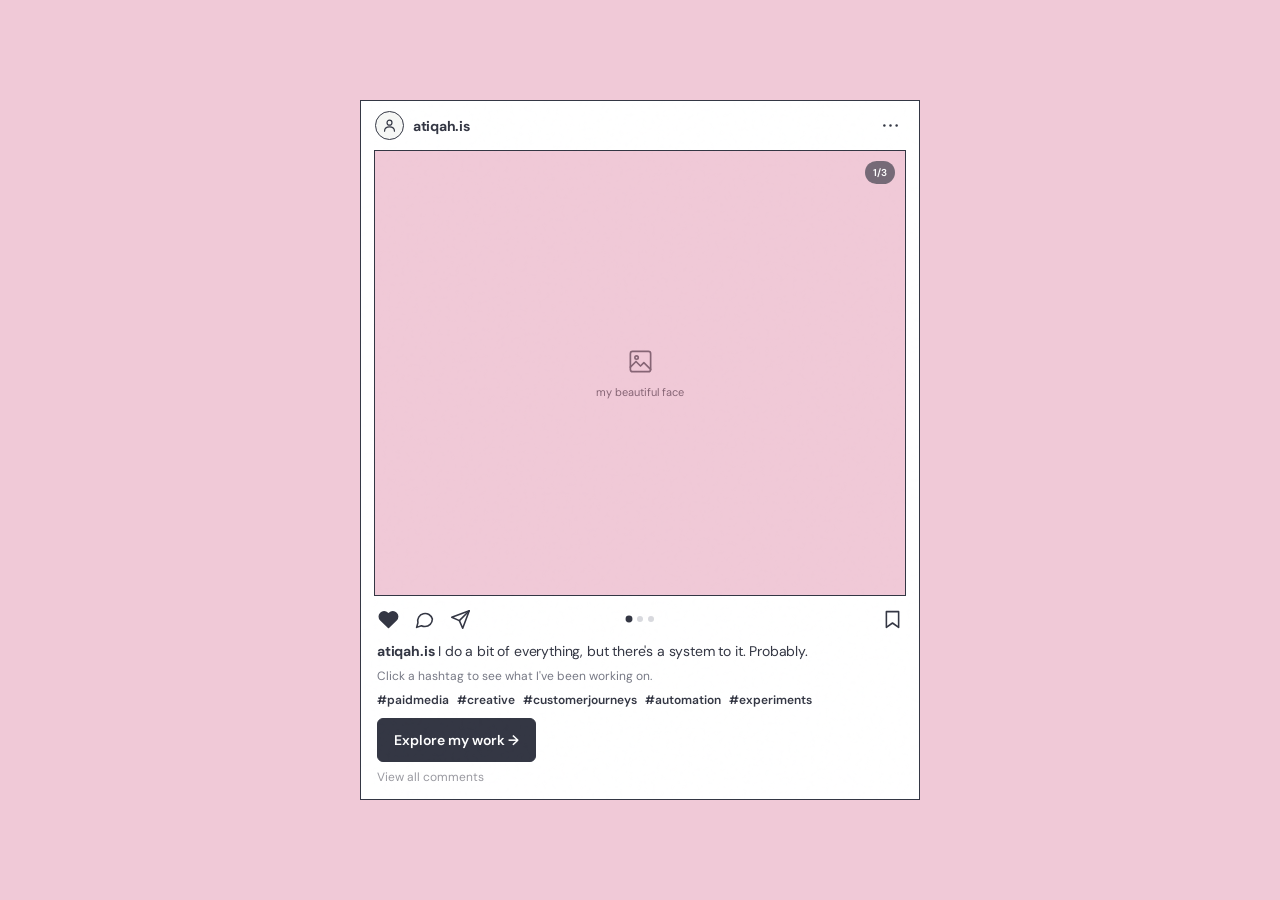
==== index.html @ b9f97daa "Enlarge homepage hero and add explore work button" ====
<!DOCTYPE html>
<html lang="en">
<head>
<meta charset="UTF-8">
<meta name="viewport" content="width=device-width, initial-scale=1">
<title>atiqah.is</title>

<link rel="stylesheet" href="./styles.css">
<link rel="stylesheet" href="./responsive.css">
</head>

<body>

<!-- =====================================================
     10. MAIN HOMEPAGE
===================================================== -->

<main class="page">
  <div class="pink-frame">

    <article class="post" aria-label="Portfolio homepage">

      <!-- PROFILE HEADER -->

      <header class="post-header">

        <button class="profile-trigger"
                id="openArchive"
                type="button"
                aria-label="Open portfolio archive">

          <span class="avatar">
            <svg viewBox="0 0 24 24"
                 fill="none"
                 stroke="currentColor"
                 stroke-width="1.7"
                 stroke-linecap="round">
              <circle cx="12" cy="8" r="3.5"/>
              <path d="M5 20c0-4 3-6 7-6s7 2 7 6"/>
            </svg>
          </span>

          <span class="username">atiqah.is</span>
        </button>

        <button class="icon-button"
                id="moreButton"
                type="button"
                aria-label="More options">
          <svg viewBox="0 0 24 24">
            <circle cx="5" cy="12" r="1.4" fill="currentColor"/>
            <circle cx="12" cy="12" r="1.4" fill="currentColor"/>
            <circle cx="19" cy="12" r="1.4" fill="currentColor"/>
          </svg>
        </button>

      </header>

      <!-- IMAGE CAROUSEL -->

      <div class="post-picture"
           id="carousel"
           tabindex="0"
           role="region"
           aria-roledescription="carousel"
           aria-label="Personal photo carousel">

        <div class="carousel-track" id="carouselTrack"></div>

        <button class="carousel-arrow prev"
                id="carouselPrev"
                type="button"
                aria-label="Previous photo">
          <svg viewBox="0 0 24 24">
            <path d="m15 18-6-6 6-6"/>
          </svg>
        </button>

        <button class="carousel-arrow next"
                id="carouselNext"
                type="button"
                aria-label="Next photo">
          <svg viewBox="0 0 24 24">
            <path d="m9 18 6-6-6-6"/>
          </svg>
        </button>

        <span class="carousel-counter"
              id="carouselCounter"></span>

      </div>

      <!-- ACTIONS -->

      <div class="post-actions">

        <div class="actions-left">

          <button class="action liked"
                  id="likeButton"
                  type="button"
                  aria-label="Like"
                  aria-pressed="true">
            <svg viewBox="0 0 24 24">
              <path d="M20.8 4.8a5.5 5.5 0 0 0-7.8 0L12 5.9l-1.1-1.1a5.5 5.5 0 0 0-7.8 7.8L12 21l8.8-8.4a5.5 5.5 0 0 0 0-7.8Z"/>
            </svg>
          </button>

          <button class="action"
                  id="commentButton"
                  type="button"
                  aria-label="Open comments">
            <svg viewBox="0 0 24 24">
              <path d="M21 11.5a8.5 8.5 0 0 1-8.5 8.5 9 9 0 0 1-4-.9L3 21l1.5-5.3A8.5 8.5 0 1 1 21 11.5Z"/>
            </svg>
          </button>

          <button class="action"
                  id="shareButton"
                  type="button"
                  aria-label="Share portfolio">
            <svg viewBox="0 0 24 24">
              <path d="m22 2-7.5 20-3.8-8.7L2 9.5 22 2Z"/>
              <path d="M22 2 10.7 13.3"/>
            </svg>
          </button>

        </div>

        <div class="carousel-dots"
             id="carouselDots"
             aria-label="Choose photo"></div>

        <button class="action"
                id="saveButton"
                type="button"
                aria-label="Save"
                aria-pressed="false">
          <svg viewBox="0 0 24 24">
            <path d="M5 3h14v18l-7-5-7 5V3Z"/>
          </svg>
        </button>

      </div>

      <!-- CAPTION -->

      <footer class="post-footer">

        <p class="caption">
          <strong>atiqah.is</strong>
          I do a bit of everything, but there's a system to it.
          Probably.
        </p>

        <p class="caption-instruction">
          Click a hashtag to see what I've been working on.
        </p>

        <nav class="hashtags" aria-label="Portfolio categories">
          <a href="#paidmedia" data-category="paidmedia">#paidmedia</a>
          <a href="#creative" data-category="creative">#creative</a>
          <a href="#customerjourneys" data-category="customerjourneys">#customerjourneys</a>
          <a href="#automation" data-category="automation">#automation</a>
          <a href="#experiments" data-category="experiments">#experiments</a>
        </nav>

        <button class="explore-work"
                id="exploreWork"
                type="button"
                aria-haspopup="dialog">
          Explore my work →
        </button>

        <button class="comment-open"
                id="viewComments"
                type="button">
          View all comments
        </button>

      </footer>

      <!-- COMMENT PANEL -->

      <section class="comment-panel"
               id="commentPanel"
               aria-label="Comments">

        <div class="comment-heading">
          <strong>Comments</strong>
          <button class="small-close"
                  id="closeComments"
                  type="button"
                  aria-label="Close comments">×</button>
        </div>

        <div class="comment-input-row">
          <input class="comment-input"
                 id="commentInput"
                 type="text"
                 maxlength="280"
                 placeholder="Ask something or leave a comment..."
                 autocomplete="off">

          <button class="post-comment"
                  id="submitComment"
                  type="button"
                  disabled>Post</button>
        </div>

        <!-- PREDICTIVE QUESTIONS -->

        <div class="suggestions" id="suggestions"></div>

        <!-- USERNAME FOR REAL COMMENTS -->

        <div class="guestbook-name"
             id="guestbookNameWrap"
             hidden>
          <input class="comment-input"
                 id="guestbookUsername"
                 type="text"
                 maxlength="24"
                 placeholder="Your username (2–24 characters)"
                 autocomplete="off">
        </div>

        <p class="guestbook-status"
           id="guestbookStatus"
           role="status"
           aria-live="polite"></p>

        <!-- PRESET QUESTION AND REPLY -->

        <div class="comment-thread"
             id="commentThread"
             aria-live="polite">
          <div class="thread-entry"
               id="visitorComment"></div>
          <div class="thread-entry thread-reply"
               id="presetReply"></div>
        </div>

        <!-- SAVED GUESTBOOK COMMENTS -->

        <div class="guestbook-feed"
             id="guestbookFeed"
             aria-live="polite"></div>

      </section>

    </article>
  </div>
</main>

<!-- =====================================================
     11. PORTFOLIO ARCHIVE
===================================================== -->

<div class="archive-overlay" id="archiveOverlay">

  <section class="archive"
           role="dialog"
           aria-modal="true"
           aria-label="Portfolio archive">

    <div class="archive-header">
      <strong>atiqah.is / archive</strong>

      <button class="small-close"
              id="closeArchive"
              type="button"
              aria-label="Close archive">×</button>
    </div>

    <p class="archive-intro">
      A collection of things I've worked on, figured out,
      redesigned and occasionally made more complicated
      than necessary.
    </p>

    <div class="archive-grid">

      <a class="archive-tile"
         data-category="customerjourneys"
         data-page="kreditRakyat"
         href="#kredit-rakyat"
         style="background:#EAF4D8">
        <strong>Kredit Rakyat</strong>
        <span>UX / CRM</span>
      </a>

      <a class="archive-tile"
         data-category="paidmedia"
         data-page="paidMedia"
         href="./so-meta/"
         style="background:#E8E2F5">
        <strong>Paid Media</strong>
        <span>Campaigns</span>
      </a>

      <a class="archive-tile"
         data-category="creative"
         data-page="ugcMarketing"
         href="./ugc-marketing/"
         style="background:#F9EAF0">
        <strong>UGC Marketing</strong>
        <span>Creator campaigns</span>
      </a>

      <a class="archive-tile"
         data-category="creative"
         data-page="creative"
         href="#creative-work"
         style="background:#F6DCE3">
        <strong>Creative R&D</strong>
        <span>Design</span>
      </a>

      <a class="archive-tile"
         data-category="automation"
         data-page="automation"
         href="#workflows"
         style="background:#DBEAF5">
        <strong>Automation</strong>
        <span>Workflows</span>
      </a>

      <a class="archive-tile"
         data-category="paidmedia"
         data-page="reporting"
         href="#reporting"
         style="background:#F5E8D4">
        <strong>Reporting</strong>
        <span>Systems</span>
      </a>

      <a class="archive-tile"
         data-category="experiments"
         data-page="experiments"
         href="#experiments"
         style="background:#E2EBD9">
        <strong>Experiments</strong>
        <span>Code / Figma</span>
      </a>

    </div>
  </section>
</div>

<script src="./config.js" defer></script>
<script src="./app.js" defer></script>
</body>
</html>
---- styles.css ----
@import url('https://fonts.googleapis.com/css2?family=DM+Sans:wght@400;500;600;700&display=swap');

/* =====================================================
   01. DESIGN SYSTEM
===================================================== */

:root {
  --pink: #F0C9D7;
  --white: #FFFFFF;
  --off-white: #F6F7F5;
  --ink: #343744;
  --muted: #777985;
  --light-muted: #9999A0;
  --line: #343744;
  --soft-line: #D8D9DE;

  --post-width: 560px;
  --post-ratio: 4 / 5;
}

* { box-sizing: border-box; }

html { scroll-behavior: smooth; }

body {
  margin: 0;
  min-height: 100vh;
  background: var(--pink);
  color: var(--ink);
  font-family: 'DM Sans', sans-serif;
  -webkit-font-smoothing: antialiased;
}

button, input { font: inherit; }
button { cursor: pointer; }

button:focus-visible,
a:focus-visible,
input:focus-visible {
  outline: 2px solid var(--ink);
  outline-offset: 3px;
}

[hidden] { display: none !important; }

/* =====================================================
   02. PAGE AND POST
===================================================== */

.page {
  min-height: 100vh;
  width: 100%;
  padding: 32px 20px;
  display: flex;
  align-items: center;
  justify-content: center;
}

.pink-frame {
  width: min(100%, var(--post-width));
}

.post {
  position: relative;
  width: 100%;
  aspect-ratio: var(--post-ratio);
  display: flex;
  flex-direction: column;
  background: var(--white);
  border: 1px solid var(--line);
  overflow: hidden;
}

/* Subtle paper texture */

.post::after {
  content: "";
  position: absolute;
  inset: 0;
  z-index: 2;
  pointer-events: none;
  opacity: .04;
  background-image: url("data:image/svg+xml,%3Csvg viewBox='0 0 180 180' xmlns='http://www.w3.org/2000/svg'%3E%3Cfilter id='n'%3E%3CfeTurbulence type='fractalNoise' baseFrequency='.68' numOctaves='3' stitchTiles='stitch'/%3E%3C/filter%3E%3Crect width='100%25' height='100%25' filter='url(%23n)' opacity='.18'/%3E%3C/svg%3E");
}

/* =====================================================
   03. PROFILE HEADER
===================================================== */

.post-header {
  height: 49px;
  flex: 0 0 49px;
  padding: 0 14px;
  display: flex;
  align-items: center;
  justify-content: space-between;
}

.profile-trigger {
  display: inline-flex;
  align-items: center;
  gap: 9px;
  padding: 0;
  border: none;
  background: transparent;
  color: var(--ink);
}

.profile-trigger:hover .username {
  text-decoration: underline;
}

.avatar {
  width: 29px;
  height: 29px;
  display: grid;
  place-items: center;
  border: 1px solid var(--line);
  border-radius: 50%;
  background: var(--off-white);
}

.avatar svg {
  width: 17px;
  height: 17px;
}

.username {
  font-size: 14px;
  font-weight: 700;
  letter-spacing: -.02em;
}

.icon-button {
  width: 29px;
  height: 29px;
  padding: 4px;
  display: grid;
  place-items: center;
  border: none;
  background: transparent;
  color: var(--ink);
}

.icon-button svg {
  width: 100%;
  height: 100%;
}

/* =====================================================
   04. IMAGE CAROUSEL
   Replaces the original single GIF area
===================================================== */

.post-picture {
  position: relative;
  flex: 1 1 auto;
  min-height: 220px;
  margin: 0 13px;
  border: 1px solid var(--line);
  background: var(--pink);
  overflow: hidden;
  touch-action: pan-y;
}

.carousel-track {
  display: flex;
  width: 100%;
  height: 100%;
  transition: transform .35s ease;
  will-change: transform;
}

.carousel-slide {
  position: relative;
  flex: 0 0 100%;
  width: 100%;
  height: 100%;
  overflow: hidden;
  background: var(--pink);
}

.carousel-slide img {
  display: block;
  width: 100%;
  height: 100%;
  object-fit: cover;
  object-position: center;
}

.slide-placeholder {
  position: absolute;
  inset: 0;
  display: flex;
  flex-direction: column;
  align-items: center;
  justify-content: center;
  gap: 10px;
  color: #866575;
  font-size: 11px;
  text-align: center;
}

.slide-placeholder svg {
  width: 27px;
  height: 27px;
  fill: none;
  stroke: currentColor;
  stroke-width: 1.5;
  stroke-linecap: round;
  stroke-linejoin: round;
}

/* Previous / next arrows */

.carousel-arrow {
  position: absolute;
  top: 50%;
  z-index: 4;
  transform: translateY(-50%);
  width: 28px;
  height: 28px;
  padding: 5px;
  display: grid;
  place-items: center;
  border: 1px solid rgba(52,55,68,.15);
  border-radius: 50%;
  background: rgba(255,255,255,.82);
  color: var(--ink);
  opacity: 0;
  transition: opacity .2s ease;
}

.post-picture:hover .carousel-arrow,
.carousel-arrow:focus-visible {
  opacity: 1;
}

.carousel-arrow.prev { left: 9px; }
.carousel-arrow.next { right: 9px; }

.carousel-arrow svg {
  width: 15px;
  height: 15px;
  fill: none;
  stroke: currentColor;
  stroke-width: 2;
  stroke-linecap: round;
  stroke-linejoin: round;
}

.carousel-arrow:disabled {
  opacity: 0 !important;
  pointer-events: none;
}

/* Slide counter */

.carousel-counter {
  position: absolute;
  top: 10px;
  right: 10px;
  z-index: 4;
  padding: 5px 8px;
  background: rgba(52,55,68,.65);
  color: white;
  border-radius: 12px;
  font-size: 10px;
  font-weight: 600;
}

/* =====================================================
   05. ACTION ICONS AND PAGINATION
===================================================== */

.post-actions {
  position: relative;
  height: 45px;
  flex: 0 0 45px;
  padding: 0 12px;
  display: flex;
  align-items: center;
  justify-content: space-between;
}

.actions-left {
  display: flex;
  align-items: center;
  gap: 6px;
}

.action {
  width: 30px;
  height: 30px;
  padding: 5px;
  display: grid;
  place-items: center;
  border: none;
  background: transparent;
  color: var(--ink);
}

.action svg {
  width: 21px;
  height: 21px;
  fill: none;
  stroke: currentColor;
  stroke-width: 1.8;
  stroke-linecap: round;
  stroke-linejoin: round;
}

.action.liked svg,
.action.saved svg {
  fill: var(--ink);
}

/* Instagram-style pagination dots */

.carousel-dots {
  position: absolute;
  left: 50%;
  top: 50%;
  transform: translate(-50%, -50%);
  display: flex;
  align-items: center;
  gap: 5px;
}

.carousel-dot {
  width: 6px;
  height: 6px;
  padding: 0;
  border: none;
  border-radius: 50%;
  background: #D8D9DE;
  transition: background .2s ease, transform .2s ease;
}

.carousel-dot.active {
  background: var(--ink);
  transform: scale(1.15);
}

/* =====================================================
   06. CAPTION / HASHTAGS
===================================================== */

.post-footer {
  min-height: 118px;
  flex: 0 0 auto;
  padding: 0 16px 12px;
  display: flex;
  flex-direction: column;
  gap: 5px;
}

.caption {
  margin: 0;
  font-size: 14px;
  line-height: 1.5;
  letter-spacing: -.012em;
}

.caption strong { font-weight: 700; }

.caption-instruction {
  margin: 0;
  color: var(--muted);
  font-size: 12px;
  line-height: 1.5;
}

.hashtags {
  display: flex;
  flex-wrap: wrap;
  gap: 5px 8px;
  padding-top: 2px;
}

.hashtags a {
  color: var(--ink);
  font-size: 12px;
  font-weight: 600;
  text-decoration: none;
}

.hashtags a:hover {
  opacity: .65;
  text-decoration: underline;
}

.comment-open {
  align-self: flex-start;
  padding: 2px 0;
  border: none;
  background: transparent;
  color: var(--light-muted);
  font-size: 12px;
  text-align: left;
}

.comment-open:hover { color: var(--ink); }

.explore-work {
  align-self: flex-start;
  min-height: 44px;
  margin-top: 5px;
  padding: 10px 16px;
  border: 1px solid var(--ink);
  border-radius: 6px;
  background: var(--ink);
  color: var(--white);
  font-size: 14px;
  font-weight: 600;
}

.explore-work:hover { background: #4D5162; }

/* =====================================================
   07. COMMENT PANEL
===================================================== */

.comment-panel {
  position: absolute;
  left: 13px;
  right: 13px;
  bottom: 12px;
  z-index: 10;
  padding: 12px;
  display: none;
  max-height: calc(100% - 24px);
  overflow-y: auto;
  background: var(--white);
  border: 1px solid var(--line);
}

.comment-panel.open { display: block; }

.comment-heading {
  display: flex;
  align-items: center;
  justify-content: space-between;
  margin-bottom: 10px;
}

.comment-heading strong { font-size: 11px; }

.small-close {
  padding: 0 4px;
  border: none;
  background: transparent;
  color: var(--muted);
  font-size: 20px;
  line-height: 1;
}

.small-close:hover { color: var(--ink); }

.comment-input-row {
  display: flex;
  align-items: center;
  gap: 8px;
  padding-bottom: 7px;
  border-bottom: 1px solid var(--soft-line);
}

.comment-input {
  width: 100%;
  min-width: 0;
  padding: 5px 0;
  border: none;
  outline: none;
  background: transparent;
  color: var(--ink);
  font-size: 12px;
}

.comment-input::placeholder {
  color: var(--light-muted);
}

.post-comment {
  padding: 5px 0;
  border: none;
  background: transparent;
  color: var(--ink);
  font-size: 11px;
  font-weight: 700;
}

.post-comment:disabled {
  opacity: .3;
  cursor: default;
}

/* Preset questions */

.suggestions {
  display: flex;
  flex-wrap: wrap;
  gap: 6px;
  margin: 9px 0 0;
}

.suggestion {
  padding: 6px 9px;
  border: 1px solid var(--line);
  border-radius: 4px;
  background: var(--off-white);
  color: var(--ink);
  font-size: 12px;
  text-align: left;
}

.suggestion:hover { background: #E9EBE8; }

/* Preset answers */

.comment-thread {
  display: none;
  margin-top: 10px;
  padding-top: 10px;
  border-top: 1px solid var(--soft-line);
}

.comment-thread.visible { display: block; }

.thread-entry {
  margin-bottom: 7px;
  font-size: 13px;
  line-height: 1.55;
}

.thread-entry strong {
  margin-right: 5px;
  font-weight: 700;
}

.thread-reply {
  padding-left: 14px;
  color: #555866;
  font-size: 13px;
  line-height: 1.6;
}

/* Guestbook */

.guestbook-name {
  margin-top: 9px;
  padding-bottom: 7px;
  border-bottom: 1px solid var(--soft-line);
}

.guestbook-status {
  margin: 8px 0 0;
  color: var(--muted);
  font-size: 12px;
  line-height: 1.5;
}

.guestbook-status:empty { display: none; }

.guestbook-feed {
  max-height: 140px;
  overflow-y: auto;
  margin-top: 10px;
  padding-top: 9px;
  border-top: 1px solid var(--soft-line);
  font-size: 12px;
  line-height: 1.5;
}

.guestbook-entry {
  margin-bottom: 10px;
  font-size: 12px;
  overflow-wrap: anywhere;
}

.guestbook-entry strong {
  margin-right: 5px;
  font-weight: 700;
}

.guestbook-entry time {
  margin-left: 5px;
  color: var(--light-muted);
  font-size: 9px;
}

/* =====================================================
   08. ARCHIVE OVERLAY
===================================================== */

.archive-overlay {
  position: fixed;
  inset: 0;
  z-index: 100;
  display: none;
  align-items: center;
  justify-content: center;
  padding: 20px;
  background: rgba(52,55,68,.45);
}

.archive-overlay.open { display: flex; }

.archive {
  width: min(100%, 500px);
  max-height: 88vh;
  overflow-y: auto;
  padding: 20px;
  background: var(--white);
  border: 1px solid var(--line);
}

.archive-header {
  display: flex;
  align-items: center;
  justify-content: space-between;
  margin-bottom: 18px;
}

.archive-header strong { font-size: 16px; }

.archive-intro {
  margin: 0 0 20px;
  color: var(--muted);
  font-size: 12px;
  line-height: 1.6;
}

.archive-grid {
  display: grid;
  grid-template-columns: repeat(3, 1fr);
  gap: 5px;
}

.archive-tile {
  aspect-ratio: 1;
  padding: 10px;
  display: flex;
  flex-direction: column;
  align-items: center;
  justify-content: center;
  gap: 5px;
  border: 1px solid var(--line);
  color: var(--ink);
  text-align: center;
  text-decoration: none;
  transition: opacity .2s ease;
}

.archive-tile:hover { opacity: .7; }
.archive-tile strong { font-size: 11px; }

.archive-tile span {
  color: #706F79;
  font-size: 9px;
}
---- responsive.css ----
/* =====================================================
   09. RESPONSIVE
===================================================== */

@media (max-width: 520px) {
  .page { padding: 20px 12px; }

  .post-header {
    height: 43px;
    flex-basis: 43px;
  }

  .post-actions {
    height: 39px;
    flex-basis: 39px;
  }

  .post-picture { margin: 0 10px; }

  .post-footer {
    min-height: 108px;
    padding: 0 12px 8px;
    gap: 3px;
  }

  .caption { font-size: 14px; }

  .caption-instruction,
  .hashtags a { font-size: 12px; }

  .comment-panel {
    left: 10px;
    right: 10px;
  }

  .carousel-arrow { opacity: .8; }
}

@media (max-width: 360px) {
  .post-footer { min-height: 116px; }
  .hashtags { gap: 4px 6px; }
}

@media (prefers-reduced-motion: reduce) {
  .carousel-track { transition: none; }
}
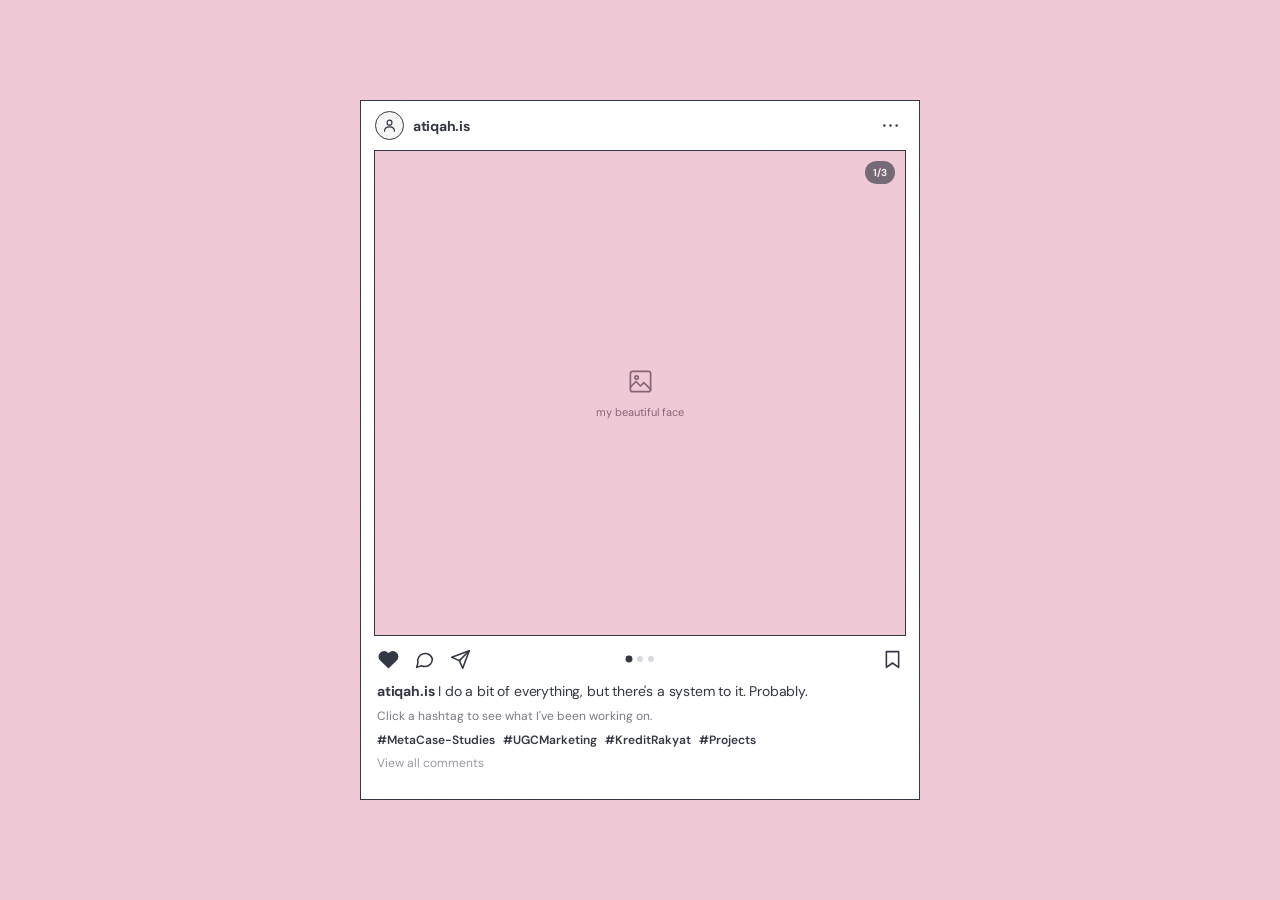
==== commit 33178e64: "Update portfolio hashtags and remove explore button" ====
--- a/index.html
+++ b/index.html
@@ -158,19 +158,11 @@
         </p>
 
         <nav class="hashtags" aria-label="Portfolio categories">
-          <a href="#paidmedia" data-category="paidmedia">#paidmedia</a>
-          <a href="#creative" data-category="creative">#creative</a>
-          <a href="#customerjourneys" data-category="customerjourneys">#customerjourneys</a>
-          <a href="#automation" data-category="automation">#automation</a>
-          <a href="#experiments" data-category="experiments">#experiments</a>
+          <a href="#MetaCase-Studies" data-category="meta">#MetaCase-Studies</a>
+          <a href="#UGCMarketing" data-category="ugc">#UGCMarketing</a>
+          <a href="#KreditRakyat" data-category="kredit">#KreditRakyat</a>
+          <a href="#Projects" data-category="projects">#Projects</a>
         </nav>
-
-        <button class="explore-work"
-                id="exploreWork"
-                type="button"
-                aria-haspopup="dialog">
-          Explore my work →
-        </button>
 
         <button class="comment-open"
                 id="viewComments"
@@ -282,7 +274,7 @@
     <div class="archive-grid">
 
       <a class="archive-tile"
-         data-category="customerjourneys"
+         data-category="kredit"
          data-page="kreditRakyat"
          href="#kredit-rakyat"
          style="background:#EAF4D8">
@@ -291,7 +283,7 @@
       </a>
 
       <a class="archive-tile"
-         data-category="paidmedia"
+         data-category="meta"
          data-page="paidMedia"
          href="./so-meta/"
          style="background:#E8E2F5">
@@ -300,7 +292,7 @@
       </a>
 
       <a class="archive-tile"
-         data-category="creative"
+         data-category="ugc"
          data-page="ugcMarketing"
          href="./ugc-marketing/"
          style="background:#F9EAF0">
@@ -309,7 +301,7 @@
       </a>
 
       <a class="archive-tile"
-         data-category="creative"
+         data-category="projects"
          data-page="creative"
          href="#creative-work"
          style="background:#F6DCE3">
@@ -318,7 +310,7 @@
       </a>
 
       <a class="archive-tile"
-         data-category="automation"
+         data-category="projects"
          data-page="automation"
          href="#workflows"
          style="background:#DBEAF5">
@@ -327,7 +319,7 @@
       </a>
 
       <a class="archive-tile"
-         data-category="paidmedia"
+         data-category="projects"
          data-page="reporting"
          href="#reporting"
          style="background:#F5E8D4">
@@ -336,7 +328,7 @@
       </a>
 
       <a class="archive-tile"
-         data-category="experiments"
+         data-category="projects"
          data-page="experiments"
          href="#experiments"
          style="background:#E2EBD9">
--- a/styles.css
+++ b/styles.css
@@ -402,20 +402,6 @@
 
 .comment-open:hover { color: var(--ink); }
 
-.explore-work {
-  align-self: flex-start;
-  min-height: 44px;
-  margin-top: 5px;
-  padding: 10px 16px;
-  border: 1px solid var(--ink);
-  border-radius: 6px;
-  background: var(--ink);
-  color: var(--white);
-  font-size: 14px;
-  font-weight: 600;
-}
-
-.explore-work:hover { background: #4D5162; }
 
 /* =====================================================
    07. COMMENT PANEL
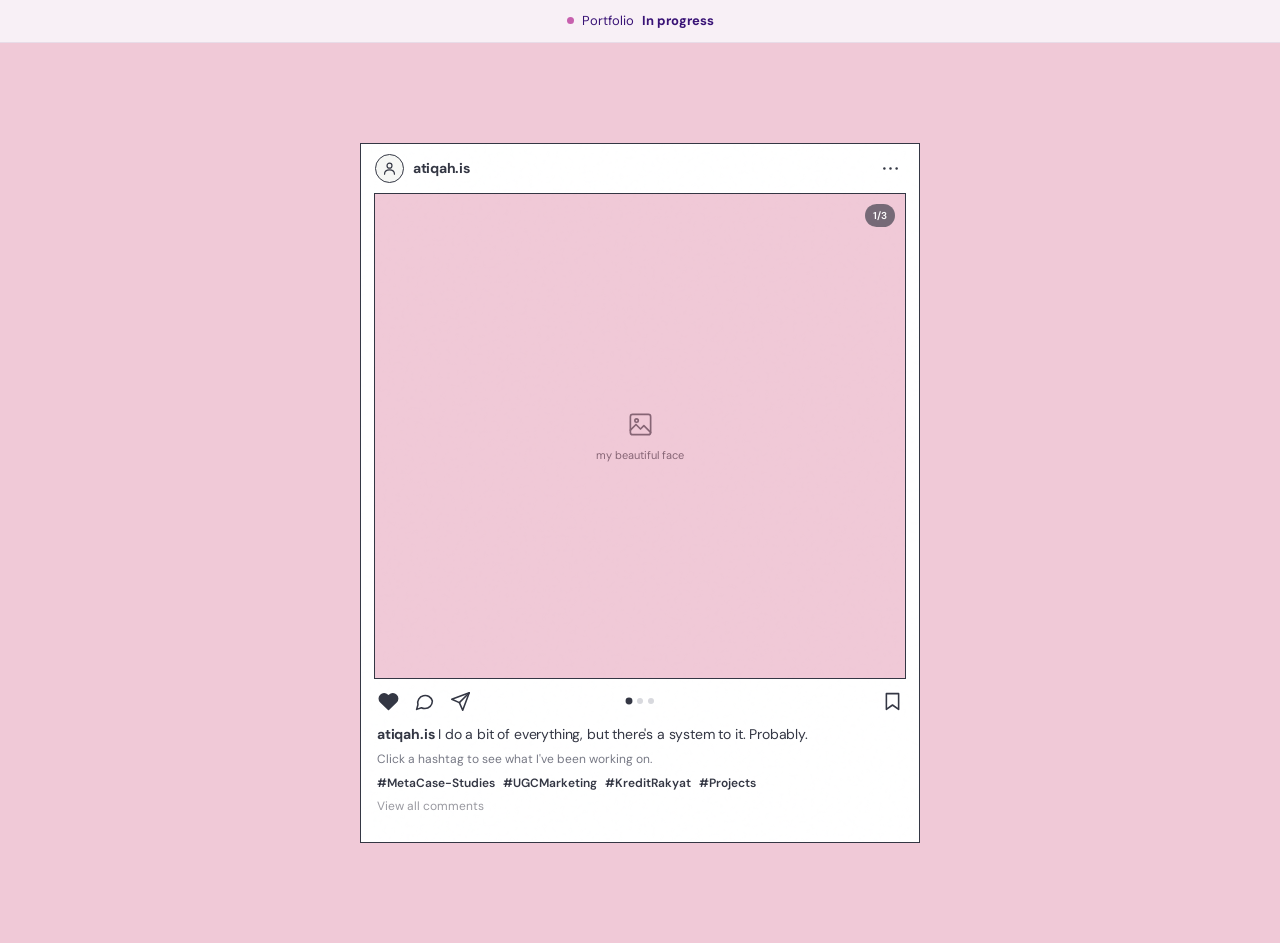
==== commit 6c0bd019: "Add portfolio in progress notice to all pages" ====
--- a/index.html
+++ b/index.html
@@ -7,9 +7,18 @@
 
 <link rel="stylesheet" href="./styles.css">
 <link rel="stylesheet" href="./responsive.css">
+<link rel="stylesheet" href="./so-meta/report.css">
+<link rel="stylesheet" href="./so-meta/case-03.css">
+<link rel="stylesheet" href="./so-meta/case-04.css">
+<link rel="stylesheet" href="./site-notice.css">
 </head>
 
 <body>
+
+<aside class="portfolio-notice" aria-label="Portfolio status">
+  <span class="portfolio-notice-dot" aria-hidden="true"></span>
+  <span>Portfolio <strong>In progress</strong></span>
+</aside>
 
 <!-- =====================================================
      10. MAIN HOMEPAGE
@@ -158,8 +167,8 @@
         </p>
 
         <nav class="hashtags" aria-label="Portfolio categories">
-          <a href="#MetaCase-Studies" data-category="meta">#MetaCase-Studies</a>
-          <a href="#UGCMarketing" data-category="ugc">#UGCMarketing</a>
+          <a href="./so-meta/" data-category="meta">#MetaCase-Studies</a>
+          <a href="./ugc-marketing/" data-category="ugc">#UGCMarketing</a>
           <a href="#KreditRakyat" data-category="kredit">#KreditRakyat</a>
           <a href="#Projects" data-category="projects">#Projects</a>
         </nav>
@@ -341,6 +350,10 @@
 </div>
 
 <script src="./config.js" defer></script>
+<script src="./so-meta/cases.js" defer></script>
+<script src="./so-meta/case-03.js" defer></script>
+<script src="./so-meta/case-04.js" defer></script>
+<script src="./so-meta/report-template.js" defer></script>
 <script src="./app.js" defer></script>
 </body>
 </html>
--- a/so-meta/report.css
+++ b/so-meta/report.css
@@ -0,0 +1,944 @@
+/* Shared report template adapted from the supplied Wix design. All styles are scoped to the popup. */
+
+.meta-report {
+  --page: #FFFFFF;
+  --text: #080808;
+  --soft-pink: #F8F0F5;
+  --purple: #35116F;
+  --pink: #CE63B0;
+  --border: #E6DFE8;
+  --muted: #61546A;
+}
+.meta-report * { box-sizing: border-box; }
+.meta-report {
+  margin: 0;
+  width: 100%;
+}
+.meta-report {
+  background: var(--page);
+  color: var(--text);
+  font-family: "DM Sans", sans-serif;
+  -webkit-font-smoothing: antialiased;
+}
+.meta-report button { font: inherit; }
+.meta-report .case-report {
+  width: min(100%, 1050px);
+  margin: 0 auto;
+  padding: 26px 50px 80px;
+  background: var(--page);
+}
+.meta-report .report-header {
+  display: grid;
+  grid-template-columns: 1fr 1fr;
+  gap: 36px;
+  align-items: stretch;
+  margin: 46px 15px 0;
+}
+.meta-report .report-narrative {
+  display: flex;
+  flex-direction: column;
+  min-width: 0;
+}
+.meta-report .report-narrative h1 {
+  margin: 6px 0 20px;
+  font-size: clamp(32px, 3.4vw, 42px);
+  font-weight: 700;
+  line-height: 1.2;
+  letter-spacing: -1.5px;
+}
+.meta-report .report-narrative > p {
+  margin: 0 0 20px 4px;
+  font-size: 15px;
+  line-height: 1.28;
+  font-weight: 600;
+}
+.meta-report .solution-box {
+  margin: 0 0 24px;
+  padding: 20px 24px;
+  background: var(--soft-pink);
+}
+.meta-report .solution-box h3 {
+  margin: 0 0 10px;
+  font-size: 21px;
+  font-weight: 600;
+}
+.meta-report .solution-box p {
+  margin: 0;
+  font-size: 20px;
+  line-height: 1.28;
+  font-weight: 600;
+}
+.meta-report .chart-panel {
+  display: grid;
+  grid-template-rows: 1fr 1fr;
+  gap: 22px;
+  min-height: 448px;
+  padding: 24px 40px 30px;
+  background: var(--page);
+}
+.meta-report .metric-chart {
+  display: flex;
+  flex-direction: column;
+  align-items: center;
+  justify-content: center;
+  min-height: 0;
+}
+.meta-report .metric-heading {
+  width: 100%;
+  margin-bottom: 10px;
+  text-align: center;
+  font-size: 11px;
+  font-weight: 700;
+  letter-spacing: .08em;
+  text-transform: uppercase;
+}
+.meta-report .bar-pair {
+  display: flex;
+  align-items: flex-end;
+  justify-content: center;
+  gap: 32px;
+  width: 100%;
+  height: 145px;
+}
+.meta-report .bar-column {
+  display: flex;
+  align-items: flex-end;
+  justify-content: center;
+  width: 56px;
+  height: 100%;
+}
+.meta-report .bar {
+  width: 53px;
+  height: var(--bar-height);
+  background: var(--purple);
+}
+.meta-report .bar.target { background: var(--pink); }
+.meta-report .bar-labels {
+  display: flex;
+  justify-content: center;
+  gap: 32px;
+  width: 100%;
+  margin-top: 8px;
+}
+.meta-report .bar-label {
+  width: 56px;
+  text-align: center;
+}
+.meta-report .bar-label strong {
+  display: block;
+  font-size: 12px;
+  font-weight: 700;
+}
+.meta-report .bar-label span {
+  display: block;
+  margin-top: 2px;
+  font-size: 10px;
+  font-weight: 500;
+  color: var(--muted);
+}
+.meta-report .dot-section {
+  margin: 70px 15px 0;
+  padding: 28px 32px 32px;
+  background: var(--soft-pink);
+}
+.meta-report .dot-section h2 {
+  margin: 0 0 8px;
+  font-size: 28px;
+  line-height: 1.2;
+  letter-spacing: -.8px;
+}
+.meta-report .dot-scale {
+  margin: 0 0 26px;
+  font-size: 12px;
+  font-weight: 500;
+}
+.meta-report .dot-comparison {
+  display: grid;
+  grid-template-columns: 1fr 1fr;
+  gap: 28px;
+}
+.meta-report .dot-group { min-width: 0; }
+.meta-report .dot-grid {
+  display: grid;
+  grid-template-columns: repeat(5, 23px);
+  grid-auto-rows: 23px;
+  gap: 6px;
+  min-height: 174px;
+  align-content: start;
+}
+.meta-report .dot-grid.revenue {
+  grid-template-columns: repeat(10, 23px);
+}
+.meta-report .dot {
+  width: 23px;
+  height: 23px;
+  border-radius: 50%;
+  background: var(--purple);
+}
+.meta-report .dot-grid.revenue .dot { background: var(--pink); }
+.meta-report .dot-value {
+  margin-top: 16px;
+  font-size: 30px;
+  font-weight: 700;
+  letter-spacing: -1px;
+}
+.meta-report .dot-description {
+  margin-top: 4px;
+  font-size: 12px;
+  font-weight: 500;
+}
+.meta-report .dot-note {
+  margin: 28px 0 0;
+  font-size: 11px;
+  line-height: 1.6;
+  color: var(--muted);
+}
+.meta-report .execution-section {
+  margin: 46px 15px 0;
+  padding: 30px 32px 24px;
+  background: var(--page);
+  border-top: 1px solid var(--border);
+}
+.meta-report .execution-eyebrow {
+  display: block;
+  margin-bottom: 8px;
+  color: var(--purple);
+  font-size: 11px;
+  font-weight: 700;
+  letter-spacing: .12em;
+  text-transform: uppercase;
+}
+.meta-report .execution-heading {
+  margin: 0 0 18px;
+  font-size: clamp(25px, 3vw, 34px);
+  line-height: 1.2;
+  letter-spacing: -1px;
+}
+.meta-report .execution-board {
+  display: grid;
+  grid-template-columns: 43% 57%;
+  align-items: center;
+  min-height: 320px;
+}
+.meta-report .dial-viewport {
+  width: 100%;
+  height: 320px;
+  overflow: hidden;
+  cursor: grab;
+  touch-action: pan-y;
+  user-select: none;
+}
+.meta-report .dial-viewport.dragging { cursor: grabbing; }
+.meta-report #mr-execution-dial {
+  display: block;
+  width: 100%;
+  height: 100%;
+}
+.meta-report .dial-copy {
+  min-width: 0;
+  padding: 15px 20px 15px 12px;
+}
+.meta-report .stage-label {
+  display: block;
+  margin-bottom: 12px;
+  color: var(--purple);
+  font-size: 12px;
+  font-weight: 700;
+  letter-spacing: .1em;
+}
+.meta-report .stage-title {
+  margin: 0 0 14px;
+  font-size: clamp(24px, 3vw, 32px);
+  line-height: 1.15;
+  letter-spacing: -.7px;
+}
+.meta-report .stage-description {
+  margin: 0;
+  max-width: 400px;
+  font-size: 14px;
+  line-height: 1.65;
+}
+.meta-report .stage-navigation {
+  display: flex;
+  align-items: center;
+  flex-wrap: wrap;
+  gap: 10px;
+  margin-top: 24px;
+}
+.meta-report .stage-navigation button {
+  border: 1px solid var(--purple);
+  padding: 10px 12px;
+  background: transparent;
+  color: var(--purple);
+  font-size: 11px;
+  font-weight: 700;
+  cursor: pointer;
+  transition: background .2s, color .2s;
+}
+.meta-report .stage-navigation button:hover:not(:disabled) {
+  background: var(--purple);
+  color: white;
+}
+.meta-report .stage-navigation button:disabled {
+  opacity: .35;
+  cursor: default;
+}
+.meta-report .stage-counter {
+  font-size: 11px;
+  font-weight: 600;
+}
+.meta-report .process-disclosure {
+  margin-top: 16px;
+  border-top: 1px solid var(--border);
+}
+.meta-report .process-disclosure summary {
+  display: flex;
+  align-items: center;
+  justify-content: space-between;
+  gap: 16px;
+  padding: 20px 0;
+  cursor: pointer;
+  list-style: none;
+}
+.meta-report .process-disclosure summary::-webkit-details-marker {
+  display: none;
+}
+.meta-report .process-summary-title {
+  display: block;
+  font-size: 13px;
+  font-weight: 700;
+}
+.meta-report .process-summary-subtitle {
+  display: block;
+  margin-top: 4px;
+  color: var(--muted);
+  font-size: 11px;
+}
+.meta-report .process-chevron {
+  color: var(--purple);
+  font-size: 22px;
+  transition: transform .2s;
+}
+.meta-report .process-disclosure[open] .process-chevron {
+  transform: rotate(180deg);
+}
+.meta-report .process-timeline {
+  display: grid;
+  grid-template-columns: repeat(5, minmax(165px, 1fr));
+  gap: 16px;
+  overflow-x: auto;
+  padding: 14px 0 24px;
+}
+.meta-report .process-step {
+  border-top: 3px solid var(--pink);
+  padding-top: 12px;
+}
+.meta-report .process-step-number {
+  color: var(--purple);
+  font-size: 11px;
+  font-weight: 700;
+}
+.meta-report .process-step h3 {
+  margin: 9px 0;
+  font-size: 14px;
+  line-height: 1.3;
+}
+.meta-report .process-step p {
+  margin: 0;
+  font-size: 11px;
+  line-height: 1.6;
+}
+.meta-report .conclusion-section {
+  margin: 42px 15px 0;
+  padding: 30px 32px;
+  background: var(--soft-pink);
+}
+.meta-report .conclusion-heading {
+  margin: 0 0 24px;
+  font-size: 28px;
+  line-height: 1.2;
+  letter-spacing: -.8px;
+}
+.meta-report .conclusion-grid {
+  display: grid;
+  grid-template-columns: 1fr 1fr;
+  gap: 20px;
+}
+.meta-report .conclusion-item {
+  padding-top: 16px;
+  border-top: 2px solid var(--purple);
+}
+.meta-report .conclusion-metric {
+  display: block;
+  margin-bottom: 10px;
+  font-size: 11px;
+  font-weight: 700;
+  letter-spacing: .08em;
+  text-transform: uppercase;
+}
+.meta-report .conclusion-status {
+  display: block;
+  margin-bottom: 10px;
+  font-size: 30px;
+  font-weight: 700;
+  line-height: 1.1;
+  letter-spacing: -1px;
+}
+.meta-report .conclusion-status.met { color: var(--purple); }
+.meta-report .conclusion-status.not-met { color: var(--pink); }
+.meta-report .conclusion-item p {
+  margin: 0;
+  font-size: 13px;
+  line-height: 1.6;
+}
+.meta-report .conclusion-footnote {
+  margin: 22px 0 0;
+  font-size: 11px;
+  line-height: 1.6;
+  color: var(--muted);
+}
+@media (max-width: 800px) {
+.meta-report .case-report { padding: 20px 24px 70px; }
+.meta-report .report-header {
+    grid-template-columns: 1fr;
+    gap: 26px;
+    margin: 32px 0 0;
+  }
+.meta-report .report-narrative h1 { font-size: 36px; }
+.meta-report .solution-box { margin-top: 8px; }
+.meta-report .chart-panel { min-height: 460px; }
+.meta-report .dot-section { margin: 45px 0 0; }
+.meta-report .execution-section,
+.meta-report .conclusion-section {
+    margin-left: 0;
+    margin-right: 0;
+  }
+.meta-report .execution-board {
+    grid-template-columns: 1fr;
+  }
+.meta-report .dial-viewport { height: 290px; }
+.meta-report .dial-copy { padding: 8px 0 24px; }
+}
+@media (max-width: 520px) {
+.meta-report .case-report { padding: 14px 15px 50px; }
+.meta-report .report-narrative h1 { font-size: 33px; }
+.meta-report .report-narrative > p { font-size: 14px; }
+.meta-report .solution-box p { font-size: 17px; }
+.meta-report .chart-panel { padding: 20px 18px; }
+.meta-report .dot-section { padding: 22px 14px; }
+.meta-report .dot-section h2 { font-size: 24px; }
+.meta-report .dot-comparison { gap: 10px; }
+.meta-report .dot-grid,
+.meta-report .dot-grid.revenue {
+    grid-template-columns: repeat(5, 15px);
+    grid-auto-rows: 15px;
+    gap: 3px;
+    min-height: 180px;
+  }
+.meta-report .dot-grid.revenue {
+    grid-template-columns: repeat(6, 15px);
+  }
+.meta-report .dot { width: 15px; height: 15px; }
+.meta-report .dot-value { font-size: 24px; }
+.meta-report .execution-section { padding: 24px 16px 16px; }
+.meta-report .execution-heading { font-size: 26px; }
+.meta-report .dial-viewport { height: 265px; }
+.meta-report .stage-title { font-size: 25px; }
+.meta-report .stage-description { font-size: 13px; }
+.meta-report .process-timeline {
+    grid-template-columns: repeat(5, minmax(150px, 1fr));
+  }
+.meta-report .conclusion-section { padding: 24px 18px; }
+.meta-report .conclusion-heading { font-size: 25px; }
+.meta-report .conclusion-grid { grid-template-columns: 1fr; }
+.meta-report .conclusion-status { font-size: 27px; }
+}
+
+
+/* Popup frame and template extension points. */
+dialog.meta-report {
+  margin: auto;
+  width: min(1120px, calc(100% - 40px));
+  max-width: none;
+  max-height: calc(100dvh - 40px);
+  height: min(900px, calc(100dvh - 40px));
+  padding: 0;
+  border: 1px solid var(--border);
+  border-radius: 16px;
+  box-shadow: 0 30px 100px #16092355;
+  overflow: hidden;
+  --report-padding: 26px 50px 60px;
+  --section-gap: 46px;
+}
+dialog.meta-report[open] { display: flex; flex-direction: column; }
+.meta-report::backdrop { background: #24182B99; backdrop-filter: blur(5px); }
+.meta-report [hidden] { display: none !important; }
+.meta-report .popup-toolbar { display: flex; align-items: center; justify-content: space-between; gap: 16px; padding: 12px 20px; border-bottom: 1px solid var(--border); background: var(--page); flex: 0 0 auto; }
+.meta-report .popup-toolbar strong { font-size: 12px; line-height: 1.5; }
+.meta-report .popup-close { flex: 0 0 44px; height: 44px; border: 1px solid var(--border); border-radius: 50%; background: var(--page); color: var(--text); font-size: 28px; cursor: pointer; }
+.meta-report .popup-scroll { min-height: 0; overflow-y: auto; overscroll-behavior: contain; }
+.meta-report .case-report { padding: var(--report-padding); }
+.meta-report .case-context, .meta-report .case-name, .meta-report .report-nda { color: var(--muted); font-size: 12px; line-height: 1.6; overflow-wrap: anywhere; }
+.meta-report .case-name { font-weight: 700; }
+.meta-report .report-header { margin-top: var(--section-gap); }
+.meta-report .report-header.narrative-only { grid-template-columns: 1fr; }
+.meta-report .wide-narrative .report-header:not(.narrative-only) { grid-template-columns: 3fr 2fr; }
+.meta-report .report-narrative > p { white-space: pre-line; line-height: 1.65; font-weight: 400; }
+.meta-report .solution-box p { font-size: 18px; line-height: 1.5; }
+.meta-report .chart-panel { grid-template-rows: none; grid-auto-rows: minmax(180px, auto); min-height: 0; padding: 24px 12px; }
+.meta-report .bar-column, .meta-report .bar-label { width: min(100%, 100px); min-width: 0; }
+.meta-report .bar-pair, .meta-report .bar-labels { gap: 16px; }
+.meta-report .bar-label { overflow-wrap: anywhere; }
+.meta-report .missing-value { color: var(--muted); }
+.meta-report .dot-comparison { grid-template-columns: minmax(0, 1fr) minmax(0, 1fr); }
+.meta-report .dot-grid, .meta-report .dot-grid.revenue { grid-template-columns: repeat(auto-fill, 18px); grid-auto-rows: 18px; min-height: 0; }
+.meta-report .dot { width: 18px; height: 18px; }
+.meta-report .dot-value { overflow-wrap: anywhere; }
+.meta-report .execution-section, .meta-report .conclusion-section { margin-top: var(--section-gap); }
+.meta-report .process-timeline { grid-template-columns: none; grid-auto-flow: column; grid-auto-columns: minmax(165px, 1fr); }
+.meta-report .outcome-summary { font-size: 14px; line-height: 1.6; }
+.meta-report .conclusion-status { overflow-wrap: anywhere; }
+.meta-report .case-navigation { display: flex; flex-wrap: wrap; justify-content: space-between; gap: 10px; border-top: 1px solid var(--border); padding-top: 20px; }
+.meta-report .case-navigation button { padding: 12px; border: 1px solid var(--border); background: var(--page); color: var(--purple); cursor: pointer; }
+.meta-report button:disabled { opacity: .4; cursor: default; }
+.meta-report :focus-visible { outline: 3px solid var(--pink); outline-offset: 3px; }
+.meta-report .case-picker { padding: 24px; }
+.meta-report .case-picker h1 { font-size: clamp(24px, 4vw, 36px); }
+.meta-report .case-choice { display: grid; grid-template-columns: 44px minmax(0, 1fr); width: 100%; gap: 6px 12px; padding: 20px; margin-bottom: 12px; text-align: left; border: 1px solid var(--border); border-radius: 8px; background: var(--soft-pink); color: var(--text); cursor: pointer; }
+.meta-report .case-choice small { grid-column: 2; color: var(--muted); }
+.meta-report .case-choice-number { grid-row: span 2; color: var(--purple); }
+.meta-report .weekly-section { margin: var(--section-gap) 15px 0; font-size: 13px; line-height: 1.6; }
+.meta-report .weekly-chart { width: 100%; height: auto; }
+@media (max-width: 800px) {
+  .meta-report .case-report { --report-padding: 20px 24px 50px; }
+  .meta-report .wide-narrative .report-header:not(.narrative-only) { grid-template-columns: 1fr; }
+}
+@media (max-width: 520px) {
+  dialog.meta-report { width: calc(100% - 16px); max-height: calc(100dvh - 16px); height: calc(100dvh - 16px); border-radius: 10px; }
+  .meta-report .popup-toolbar { padding: 8px 12px; }
+  .meta-report .case-report { --report-padding: 14px 15px 40px; }
+  .meta-report .case-picker { padding: 16px; }
+  .meta-report .case-choice { padding: 14px; }
+  .meta-report .dot-grid, .meta-report .dot-grid.revenue { grid-template-columns: repeat(auto-fill, 12px); grid-auto-rows: 12px; gap: 3px; }
+  .meta-report .dot { width: 12px; height: 12px; }
+  .meta-report .case-navigation button { flex: 1 1 auto; }
+}
+@media (prefers-reduced-motion: reduce) {
+  .meta-report *, .meta-report *::before, .meta-report *::after { transition: none !important; animation: none !important; }
+}
+
+
+/* Latest supplied design, scoped to reports. */
+
+.meta-report .performance-section {
+    --purple: #391376;
+    --muted: #78717f;
+    --track: #f0edf3;
+    --border: #e8e4ec;
+
+    max-width: 1040px;
+    margin: 0 auto;
+    padding: 56px 32px;
+  }
+.meta-report .eyebrow {
+    margin: 0 0 16px;
+    color: var(--muted);
+    font-size: 11px;
+    font-weight: 700;
+    letter-spacing: 1.5px;
+    text-transform: uppercase;
+  }
+.meta-report h1 {
+    max-width: 650px;
+    margin: 0 0 22px;
+    font-size: clamp(28px, 4vw, 42px);
+    font-weight: 700;
+    line-height: 1.18;
+    letter-spacing: -1.4px;
+  }
+.meta-report .problem-list {
+    margin: 0;
+    padding-left: 19px;
+    color: #59535f;
+    font-size: 15px;
+    line-height: 1.75;
+  }
+.meta-report .problem-list li + li {
+    margin-top: 4px;
+  }
+.meta-report .goals-grid {
+    display: grid;
+    grid-template-columns: repeat(2, minmax(0, 1fr));
+    gap: 36px;
+    margin-top: 40px;
+    padding-top: 30px;
+    border-top: 1px solid var(--border);
+  }
+.meta-report .goal-card {
+    min-width: 0;
+  }
+.meta-report .goal-card h2 {
+    margin: 0 0 8px;
+    font-size: 17px;
+    font-weight: 700;
+    letter-spacing: -0.3px;
+  }
+.meta-report .goal-direction {
+    margin: 0;
+    color: var(--muted);
+    font-size: 12px;
+  }
+.meta-report .bullet-chart {
+    position: relative;
+    margin-top: 54px;
+  }
+.meta-report .chart-track {
+    position: relative;
+    height: 22px;
+    background: var(--track);
+    border-radius: 4px;
+  }
+.meta-report .current-bar {
+    position: absolute;
+    inset: 0 auto 0 0;
+    width: var(--current);
+    border-radius: 4px;
+    background: var(--purple);
+  }
+.meta-report .target-marker {
+    position: absolute;
+    z-index: 2;
+    top: -7px;
+    left: var(--target);
+    width: 2px;
+    height: 36px;
+    background: #17141b;
+    transform: translateX(-50%);
+  }
+.meta-report .target-label {
+    position: absolute;
+    bottom: calc(100% + 16px);
+    left: var(--target);
+    transform: translateX(-50%);
+    color: #17141b;
+    font-size: 12px;
+    font-weight: 700;
+    white-space: nowrap;
+  }
+.meta-report .chart-axis {
+    display: flex;
+    justify-content: space-between;
+    margin-top: 13px;
+    color: var(--muted);
+    font-size: 10px;
+    font-variant-numeric: tabular-nums;
+  }
+.meta-report .gap {
+    position: relative;
+    height: 1px;
+    margin-top: 26px;
+    margin-left: var(--gap-start);
+    width: var(--gap-width);
+    background: var(--muted);
+  }
+.meta-report .gap::after {
+    content: "";
+    position: absolute;
+    top: -3px;
+    width: 6px;
+    height: 6px;
+    border-top: 1px solid var(--muted);
+  }
+.meta-report .gap-left::after {
+    left: 0;
+    border-left: 1px solid var(--muted);
+    transform: rotate(-45deg);
+  }
+.meta-report .gap-right::after {
+    right: 0;
+    border-right: 1px solid var(--muted);
+    transform: rotate(45deg);
+  }
+.meta-report .gap-caption {
+    margin: 11px 0 26px;
+    color: #59535f;
+    font-size: 12px;
+    text-align: center;
+  }
+.meta-report .equation {
+    display: grid;
+    grid-template-columns: minmax(0, 1fr) 18px minmax(0, 1fr) 18px minmax(0, 1fr);
+    align-items: start;
+    gap: 4px;
+    padding: 21px 0;
+    border-top: 1px solid var(--border);
+    border-bottom: 1px solid var(--border);
+  }
+.meta-report .equation-item {
+    min-width: 0;
+    text-align: center;
+  }
+.meta-report .equation-value {
+    display: block;
+    font-size: clamp(18px, 2.3vw, 25px);
+    font-weight: 700;
+    line-height: 1.25;
+    letter-spacing: -0.7px;
+    font-variant-numeric: tabular-nums;
+    white-space: nowrap;
+  }
+.meta-report .equation-label {
+    display: block;
+    margin-top: 7px;
+    color: var(--muted);
+    font-size: 10px;
+    line-height: 1.4;
+  }
+.meta-report .operator {
+    padding-top: 2px;
+    color: #aaa3af;
+    font-size: 20px;
+    line-height: 1.25;
+    text-align: center;
+  }
+.meta-report .change .equation-value {
+    color: var(--muted);
+    font-weight: 500;
+  }
+.meta-report .goal .equation-value {
+    color: var(--purple);
+  }
+.meta-report .required-change {
+    margin: 15px 0 0;
+    color: #59535f;
+    font-size: 12px;
+    text-align: center;
+  }
+.meta-report .required-change strong {
+    color: #17141b;
+    font-weight: 700;
+  }
+.meta-report .chart-legend {
+    display: flex;
+    flex-wrap: wrap;
+    justify-content: center;
+    gap: 20px;
+    margin-top: 30px;
+    color: var(--muted);
+    font-size: 11px;
+  }
+.meta-report .legend-item {
+    display: inline-flex;
+    align-items: center;
+    gap: 7px;
+  }
+.meta-report .legend-bar {
+    width: 13px;
+    height: 8px;
+    border-radius: 2px;
+    background: var(--purple);
+  }
+.meta-report .legend-marker {
+    width: 2px;
+    height: 13px;
+    background: #17141b;
+  }
+@media (max-width: 640px) {
+.meta-report .performance-section {
+      padding: 36px 22px;
+    }
+.meta-report h1 {
+      letter-spacing: -0.8px;
+    }
+.meta-report .problem-list {
+      font-size: 14px;
+    }
+.meta-report .goals-grid {
+      grid-template-columns: 1fr;
+      gap: 36px;
+      margin-top: 28px;
+    }
+.meta-report .goal-card + .goal-card {
+      padding-top: 28px;
+      border-top: 1px solid var(--border);
+    }
+.meta-report .equation-value {
+      font-size: 23px;
+    }
+  }
+
+/* Latest supplied design, scoped to reports. */
+
+.meta-report .roas-visual {
+    --background: #f8f0f6;
+    --text: #17141b;
+    --muted: #756b79;
+    --budget: #391376;
+    --revenue: #c760ae;
+
+    width: 100%;
+    max-width: 1040px;
+    margin: 0 auto;
+    padding: 36px;
+    background: var(--background);
+    color: var(--text);
+  }
+.meta-report .roas-visual h2 {
+    margin: 0 0 30px;
+    font-size: clamp(24px, 3vw, 30px);
+    font-weight: 700;
+    line-height: 1.2;
+    letter-spacing: -0.8px;
+  }
+.meta-report .roas-layout {
+    display: grid;
+    grid-template-columns: minmax(0, 0.8fr) minmax(0, 1.2fr);
+    align-items: center;
+    gap: 48px;
+  }
+.meta-report .roas-number {
+    margin: 0;
+    color: var(--budget);
+    font-size: 80px;
+    font-weight: 700;
+    line-height: 1;
+    letter-spacing: -4px;
+  }
+.meta-report .roas-description {
+    max-width: 270px;
+    margin: 18px 0 0;
+    font-size: 20px;
+    font-weight: 500;
+    line-height: 1.45;
+    letter-spacing: -0.4px;
+  }
+.meta-report .roas-description strong {
+    color: var(--budget);
+    font-weight: 700;
+  }
+.meta-report .roas-key {
+    display: flex;
+    align-items: center;
+    gap: 8px;
+    margin: 24px 0 0;
+    color: var(--muted);
+    font-size: 11px;
+    line-height: 1.5;
+  }
+.meta-report .roas-key-dot {
+    flex: 0 0 9px;
+    height: 9px;
+    border-radius: 50%;
+    background: var(--muted);
+  }
+.meta-report .roas-chart {
+    min-width: 0;
+    margin: 0;
+  }
+.meta-report .roas-group + .roas-group {
+    margin-top: 25px;
+  }
+.meta-report .roas-group-heading {
+    display: flex;
+    justify-content: space-between;
+    align-items: baseline;
+    flex-wrap: wrap;
+    gap: 6px 12px;
+    margin-bottom: 11px;
+  }
+.meta-report .roas-group-heading h3 {
+    margin: 0;
+    font-size: 12px;
+    font-weight: 500;
+    line-height: 1.4;
+  }
+.meta-report .roas-group-heading strong {
+    font-size: 18px;
+    font-weight: 700;
+    line-height: 1.2;
+    letter-spacing: -0.4px;
+    font-variant-numeric: tabular-nums;
+  }
+.meta-report .roas-budget {
+    color: var(--budget);
+  }
+.meta-report .roas-revenue {
+    color: var(--revenue);
+  }
+.meta-report .roas-dots {
+    display: grid;
+    grid-template-columns: repeat(10, minmax(0, 1fr));
+    gap: 5px;
+  }
+.meta-report .roas-dots span {
+    display: block;
+    width: 100%;
+    aspect-ratio: 1;
+    border-radius: 50%;
+    background: currentColor;
+  }
+.meta-report .roas-footnote {
+    margin: 24px 0 0;
+    color: var(--muted);
+    font-size: 10px;
+    line-height: 1.5;
+  }
+@media (max-width: 640px) {
+.meta-report .roas-visual {
+      padding: 28px 22px;
+    }
+.meta-report .roas-visual h2 {
+      margin-bottom: 24px;
+    }
+.meta-report .roas-layout {
+      grid-template-columns: 1fr;
+      gap: 28px;
+    }
+.meta-report .roas-number {
+      font-size: 72px;
+    }
+.meta-report .roas-description {
+      max-width: 320px;
+      margin-top: 12px;
+      font-size: 18px;
+    }
+.meta-report .roas-key {
+      margin-top: 16px;
+    }
+.meta-report .roas-group-heading strong {
+      font-size: 17px;
+    }
+.meta-report .roas-dots {
+      gap: 4px;
+    }
+  }
+
+/* Hierarchy: problem headline → section headings → stage titles → reading text → supporting labels. */
+.meta-report .report-header.performance-section { display: block; max-width: none; margin: 30px 0 0; padding: 0; }
+.meta-report .performance-section .eyebrow { margin-bottom: 14px; }
+.meta-report .performance-section .report-narrative h1 { max-width: 720px; font-size: clamp(30px, 4vw, 42px); line-height: 1.18; margin: 0 0 22px; }
+.meta-report .performance-section .report-narrative > .eyebrow { font-size: 11px; font-weight: 700; line-height: 1.4; letter-spacing: .12em; }
+.meta-report .performance-section .report-narrative > p:not(.eyebrow), .meta-report .problem-list { color: #59535F; font-size: 15px; line-height: 1.75; }
+.meta-report .chart-panel.goals-grid { padding: 30px 0 0; grid-template-rows: none; grid-auto-rows: auto; min-height: 0; }
+.meta-report .goal-card h2 { font-size: 17px; line-height: 1.4; }
+.meta-report .goal-card .missing-value { margin-top: 20px; color: var(--muted); font-size: 13px; line-height: 1.6; }
+.meta-report .chart-axis, .meta-report .equation-label { font-size: 11px; }
+.meta-report .equation-value { font-size: clamp(18px, 2.3vw, 25px); white-space: normal; overflow-wrap: anywhere; }
+.meta-report .dot-section.roas-visual { max-width: none; margin: 36px 0 0; border-radius: 0; }
+.meta-report .roas-visual .dot-note { color: #756B79; font-size: 11px; line-height: 1.6; margin-top: 24px; }
+.meta-report .execution-section, .meta-report .conclusion-section { margin-left: 0; margin-right: 0; }
+.meta-report .execution-heading, .meta-report .conclusion-heading { font-size: clamp(26px, 3vw, 32px); line-height: 1.2; }
+.meta-report .solution-box { margin: 0 0 28px; padding: 0; background: transparent; }
+.meta-report .solution-box h3 { font-size: 18px; line-height: 1.4; margin: 0 0 10px; }
+.meta-report .solution-box p, .meta-report .stage-description, .meta-report .conclusion-item p, .meta-report .outcome-summary { font-size: 15px; font-weight: 400; line-height: 1.7; }
+.meta-report .stage-title { font-size: clamp(22px, 2.8vw, 26px); line-height: 1.25; }
+.meta-report .stage-label, .meta-report .conclusion-metric { font-size: 11px; }
+.meta-report .process-step h3 { font-size: 16px; }
+.meta-report .process-step p { font-size: 13px; line-height: 1.65; }
+.meta-report .conclusion-footnote { font-size: 12px; line-height: 1.6; }
+@media (max-width: 640px) {
+  .meta-report .chart-panel.goals-grid { grid-template-columns: 1fr; }
+  .meta-report .dot-section.roas-visual { padding: 28px 22px; }
+  .meta-report .roas-layout { grid-template-columns: 1fr; }
+  .meta-report .equation-value { font-size: clamp(18px, 5vw, 23px); }
+}
--- a/so-meta/case-03.css
+++ b/so-meta/case-03.css
@@ -0,0 +1,635 @@
+/* Latest Malaysia reference, scoped to case 03. */
+
+.meta-report .swim-report * { box-sizing: border-box; }
+.meta-report .swim-report {
+  --text: #17141b;
+  --muted: #756d7c;
+  --purple: #391376;
+  --pink: #c760ae;
+  --wash: #f8f0f6;
+  --border: #e8e4ec;
+}
+.meta-report .swim-report {
+  margin: 0;
+  background: #fff;
+  color: var(--text);
+  font-family: "DM Sans", Arial, sans-serif;
+  -webkit-font-smoothing: antialiased;
+}
+.meta-report .swim-report h1,
+.meta-report .swim-report h2,
+.meta-report .swim-report h3,
+.meta-report .swim-report p,
+.meta-report .swim-report figure { margin: 0; }
+.meta-report .swim-report button { font: inherit; }
+.meta-report .swim-report button,
+.meta-report .swim-report summary { -webkit-tap-highlight-color: transparent; }
+.meta-report .swim-report button:focus-visible,
+.meta-report .swim-report summary:focus-visible {
+  outline: 3px solid var(--pink);
+  outline-offset: 6px;
+}
+.meta-report .swim-report {
+  width: min(100%, 1100px);
+  margin: auto;
+  padding: 48px 36px;
+}
+.meta-report .swim-report .meta {
+  color: var(--muted);
+  font-size: 12px;
+  line-height: 1.6;
+}
+.meta-report .swim-report .case-title {
+  margin-top: 12px;
+  color: var(--purple);
+  font-size: 13px;
+  font-weight: 700;
+  line-height: 1.5;
+}
+.meta-report .swim-report .section { margin-top: 48px; }
+.meta-report .swim-report .section-label {
+  margin-bottom: 14px;
+  color: var(--muted);
+  font-size: 11px;
+  font-weight: 700;
+  letter-spacing: 1.4px;
+  text-transform: uppercase;
+}
+.meta-report .swim-report h1 {
+  max-width: 800px;
+  font-size: clamp(30px, 4.6vw, 44px);
+  line-height: 1.15;
+  letter-spacing: -1.5px;
+}
+.meta-report .swim-report h2 {
+  font-size: clamp(24px, 3vw, 30px);
+  line-height: 1.25;
+  letter-spacing: -.8px;
+}
+.meta-report .swim-report h3 {
+  font-size: 18px;
+  line-height: 1.4;
+  letter-spacing: -.3px;
+}
+.meta-report .swim-report .intro {
+  max-width: 770px;
+  margin-top: 18px;
+  color: #59515f;
+  font-size: 14px;
+  line-height: 1.75;
+}
+.meta-report .swim-report .problem-list {
+  margin: 20px 0 0;
+  padding-left: 20px;
+  color: #514958;
+  font-size: 15px;
+  line-height: 1.7;
+}
+.meta-report .swim-report .problem-list li + li { margin-top: 6px; }
+.meta-report .swim-report .goal-grid {
+  display: grid;
+  grid-template-columns: repeat(3, minmax(0, 1fr));
+  gap: 24px;
+  margin-top: 30px;
+  padding: 26px 0;
+  border-block: 1px solid var(--border);
+}
+.meta-report .swim-report .goal-value {
+  display: block;
+  color: var(--purple);
+  font-size: clamp(28px, 4vw, 40px);
+  line-height: 1.1;
+  letter-spacing: -1.5px;
+}
+.meta-report .swim-report .goal-label {
+  display: block;
+  margin-top: 9px;
+  font-size: 13px;
+  font-weight: 600;
+  line-height: 1.5;
+}
+.meta-report .swim-report .goal-note {
+  display: block;
+  margin-top: 4px;
+  color: var(--muted);
+  font-size: 11px;
+  line-height: 1.5;
+}
+.meta-report .swim-report .conversion-note {
+  margin-top: 16px;
+  color: var(--muted);
+  font-size: 12px;
+  line-height: 1.65;
+}
+.meta-report .swim-report .quick-read {
+  margin-top: 26px;
+  border-block: 1px solid var(--border);
+}
+.meta-report .swim-report .quick-read summary {
+  display: flex;
+  justify-content: space-between;
+  align-items: center;
+  gap: 18px;
+  padding: 20px 0;
+  cursor: pointer;
+  list-style: none;
+  font-size: 14px;
+  font-weight: 600;
+}
+.meta-report .swim-report .quick-read summary::-webkit-details-marker { display: none; }
+.meta-report .swim-report .quick-read summary em { color: var(--purple); font-style: normal; }
+.meta-report .swim-report .quick-toggle {
+  display: grid;
+  flex: 0 0 30px;
+  height: 30px;
+  place-items: center;
+  border: 1px solid var(--border);
+  border-radius: 50%;
+  color: var(--purple);
+}
+.meta-report .swim-report .quick-toggle::before { content: "+"; font-size: 20px; }
+.meta-report .swim-report .quick-read[open] .quick-toggle::before { content: "−"; }
+.meta-report .swim-report .timeline {
+  margin: 0;
+  padding: 4px 0 26px;
+  list-style: none;
+}
+.meta-report .swim-report .timeline li {
+  position: relative;
+  display: grid;
+  grid-template-columns: 30px 1fr;
+  gap: 16px;
+  padding-bottom: 22px;
+}
+.meta-report .swim-report .timeline li:last-child { padding-bottom: 0; }
+.meta-report .swim-report .timeline li:not(:last-child)::before {
+  content: "";
+  position: absolute;
+  top: 30px;
+  bottom: 0;
+  left: 14px;
+  width: 1px;
+  background: #dcd1e7;
+}
+.meta-report .swim-report .timeline-number {
+  display: grid;
+  width: 30px;
+  height: 30px;
+  place-items: center;
+  border-radius: 50%;
+  background: #eee7f5;
+  color: var(--purple);
+  font-size: 10px;
+  font-weight: 700;
+}
+.meta-report .swim-report .timeline p {
+  padding-top: 4px;
+  color: #59515f;
+  font-size: 13px;
+  line-height: 1.7;
+}
+.meta-report .swim-report .timeline strong { color: var(--text); }
+.meta-report .swim-report .cards-hint {
+  margin-top: 26px;
+  color: var(--muted);
+  font-size: 11px;
+}
+.meta-report .swim-report .cards {
+  display: grid;
+  grid-template-columns: repeat(4, minmax(0, 1fr));
+  gap: 16px;
+  margin-top: 24px;
+  padding: 12px 5px 20px;
+}
+.meta-report .swim-report .flip-card {
+  --bg: #391376;
+  --fg: #fff;
+  --secondary: #e2d7f0;
+  --badge: #ffffff20;
+  --tilt: -1.5deg;
+  --shift: 8px;
+
+  display: block;
+  min-width: 0;
+  width: 100%;
+  padding: 0;
+  border: 0;
+  border-radius: 22px;
+  background: transparent;
+  color: var(--fg);
+  text-align: left;
+  cursor: pointer;
+  perspective: 1200px;
+  transform: translateY(var(--shift)) rotate(var(--tilt));
+  transition: transform 220ms ease;
+  touch-action: manipulation;
+}
+.meta-report .swim-report .flip-card:nth-child(2) {
+  --bg: #f0eaf5;
+  --fg: #261837;
+  --secondary: #675b71;
+  --badge: #39137612;
+  --tilt: 1.5deg;
+  --shift: -4px;
+}
+.meta-report .swim-report .flip-card:nth-child(3) {
+  --bg: #f8f0f6;
+  --fg: #261837;
+  --secondary: #70616c;
+  --badge: #39137612;
+  --tilt: -1deg;
+  --shift: 12px;
+}
+.meta-report .swim-report .flip-card:nth-child(4) {
+  --tilt: 1deg;
+  --shift: 0px;
+}
+.meta-report .swim-report .flip-inner {
+  display: grid;
+  min-height: 310px;
+  width: 100%;
+  position: relative;
+  transform-style: preserve-3d;
+  transition: transform 550ms cubic-bezier(.2,.7,.2,1);
+}
+.meta-report .swim-report .flip-card.is-flipped {
+  transform: translateY(-4px) rotate(0deg);
+}
+.meta-report .swim-report .flip-card.is-flipped .flip-inner {
+  transform: rotateY(180deg);
+}
+.meta-report .swim-report .card-face {
+  grid-area: 1 / 1;
+  display: flex;
+  flex-direction: column;
+  min-width: 0;
+  width: 100%;
+  padding: 22px 20px;
+  border-radius: 22px;
+  background: var(--bg);
+  backface-visibility: hidden;
+  -webkit-backface-visibility: hidden;
+}
+.meta-report .swim-report .card-front { transform: rotateY(0deg); }
+.meta-report .swim-report .card-back { transform: rotateY(180deg); }
+.meta-report .swim-report .card-top {
+  display: flex;
+  justify-content: space-between;
+  align-items: center;
+  gap: 12px;
+}
+.meta-report .swim-report .card-number {
+  display: grid;
+  width: 32px;
+  height: 32px;
+  place-items: center;
+  border-radius: 50%;
+  background: var(--badge);
+  font-size: 13.2px;
+  font-weight: 600;
+}
+.meta-report .swim-report .flip-icon {
+  width: 20px;
+  height: 20px;
+  opacity: .85;
+}
+.meta-report .swim-report .card-title {
+  display: block;
+  margin-top: auto;
+  padding-top: 45px;
+  font-size: 27.6px;
+  font-weight: 700;
+  line-height: 1.2;
+  letter-spacing: -.7px;
+}
+.meta-report .swim-report .card-detail-text {
+  display: block;
+  margin-top: 20px;
+  color: var(--secondary);
+  font-size: 15.6px;
+  line-height: 1.65;
+}
+.meta-report .swim-report .card-detail-text + .card-detail-text { margin-top: 12px; }
+.meta-report .swim-report .card-back-label {
+  font-size: 12px;
+  font-weight: 600;
+  letter-spacing: .7px;
+  text-transform: uppercase;
+  color: var(--secondary);
+}
+.meta-report .swim-report .card-return {
+  display: block;
+  margin-top: auto;
+  padding-top: 20px;
+  color: var(--secondary);
+  font-size: 12px;
+}
+@media (hover: hover) {
+.meta-report .swim-report .flip-card:hover {
+    transform: translateY(-4px) rotate(0deg);
+  }
+}
+.meta-report .swim-report .fatigue-panel {
+  margin-top: 30px;
+  padding: 24px;
+  border: 1px solid var(--border);
+}
+.meta-report .swim-report .step-number {
+  display: block;
+  margin-bottom: 10px;
+  color: var(--purple);
+  font-size: 11px;
+  font-weight: 700;
+}
+.meta-report .swim-report .fatigue-grid {
+  display: grid;
+  grid-template-columns: repeat(2, minmax(0, 1fr));
+  gap: 28px;
+  margin-top: 18px;
+}
+.meta-report .swim-report .fatigue-grid strong {
+  display: block;
+  margin-bottom: 8px;
+  color: var(--purple);
+  font-size: 12px;
+}
+.meta-report .swim-report .fatigue-grid p {
+  color: #59515f;
+  font-size: 13px;
+  line-height: 1.75;
+}
+.meta-report .swim-report .results-panel { padding: 32px; background: var(--wash); }
+.meta-report .swim-report .results-heading {
+  display: flex;
+  justify-content: space-between;
+  align-items: flex-start;
+  flex-wrap: wrap;
+  gap: 24px;
+}
+.meta-report .swim-report .volume-result { text-align: right; }
+.meta-report .swim-report .volume-result strong {
+  display: block;
+  color: var(--purple);
+  font-size: 40px;
+  line-height: 1.1;
+  letter-spacing: -1.5px;
+}
+.meta-report .swim-report .volume-result span {
+  display: block;
+  margin-top: 5px;
+  font-size: 12px;
+  font-weight: 600;
+}
+.meta-report .swim-report .volume-result small {
+  display: block;
+  margin-top: 4px;
+  color: var(--muted);
+  font-size: 10px;
+  line-height: 1.5;
+}
+.meta-report .swim-report .chart-description {
+  margin-top: 18px;
+  color: var(--muted);
+  font-size: 12px;
+  line-height: 1.6;
+}
+.meta-report .swim-report .range-chart { margin-top: 28px; }
+.meta-report .swim-report .chart-axis,
+.meta-report .swim-report .chart-row {
+  display: grid;
+  grid-template-columns: 60px minmax(0, 1fr) 80px;
+  gap: 16px;
+  align-items: center;
+}
+.meta-report .swim-report .chart-axis { margin-bottom: 12px; }
+.meta-report .swim-report .axis-scale {
+  position: relative;
+  height: 28px;
+  color: var(--muted);
+  font-size: 10px;
+}
+.meta-report .swim-report .axis-zero { position: absolute; left: 0; bottom: 0; }
+.meta-report .swim-report .axis-max { position: absolute; right: 0; bottom: 0; }
+.meta-report .swim-report .axis-goal {
+  position: absolute;
+  left: 66.6667%;
+  bottom: 0;
+  color: var(--purple);
+  font-weight: 700;
+  transform: translateX(-50%);
+  white-space: nowrap;
+}
+.meta-report .swim-report .chart-row + .chart-row { margin-top: 24px; }
+.meta-report .swim-report .month-label { font-size: 12px; font-weight: 600; }
+.meta-report .swim-report .range-track {
+  position: relative;
+  height: 26px;
+  border-radius: 3px;
+  background: #eae3ec;
+}
+.meta-report .swim-report .range-track::after {
+  content: "";
+  position: absolute;
+  z-index: 2;
+  left: 66.6667%;
+  top: -7px;
+  bottom: -7px;
+  width: 2px;
+  background: var(--purple);
+  transform: translateX(-50%);
+}
+.meta-report .swim-report .range-bar {
+  position: absolute;
+  top: 5px;
+  left: var(--start);
+  width: var(--width);
+  height: 16px;
+  border-radius: 3px;
+  background: var(--purple);
+}
+.meta-report .swim-report .range-bar.over-target { background: var(--pink); }
+.meta-report .swim-report .range-value {
+  font-size: 12px;
+  font-weight: 700;
+  text-align: right;
+  white-space: nowrap;
+  font-variant-numeric: tabular-nums;
+}
+.meta-report .swim-report .chart-caption {
+  margin-top: 22px;
+  color: var(--muted);
+  font-size: 11px;
+  line-height: 1.6;
+}
+.meta-report .swim-report .table-wrap { margin-top: 28px; overflow-x: auto; }
+.meta-report .swim-report table {
+  width: 100%;
+  border-collapse: collapse;
+  text-align: left;
+  font-size: 13px;
+  line-height: 1.6;
+}
+.meta-report .swim-report th {
+  padding: 12px 14px 12px 0;
+  border-bottom: 1px solid #dcd2df;
+  color: var(--muted);
+  font-size: 10px;
+  letter-spacing: .7px;
+  text-transform: uppercase;
+}
+.meta-report .swim-report td {
+  padding: 16px 14px 16px 0;
+  border-bottom: 1px solid #e5dce7;
+  vertical-align: top;
+}
+.meta-report .swim-report th:last-child,
+.meta-report .swim-report td:last-child { padding-right: 0; }
+.meta-report .swim-report td:first-child { font-weight: 600; white-space: nowrap; }
+.meta-report .swim-report .status { color: var(--purple); font-weight: 700; }
+.meta-report .swim-report .status-missed { color: #8f3e7d; }
+.meta-report .swim-report .result-note {
+  display: block;
+  margin-top: 4px;
+  color: var(--muted);
+  font-size: 11px;
+}
+.meta-report .swim-report .measurement-note {
+  margin-top: 24px;
+  padding-left: 14px;
+  border-left: 2px solid var(--purple);
+  color: #59515f;
+  font-size: 12px;
+  line-height: 1.75;
+}
+.meta-report .swim-report .conclusion {
+  padding-top: 28px;
+  border-top: 1px solid var(--border);
+}
+.meta-report .swim-report .conclusion-grid {
+  display: grid;
+  grid-template-columns: repeat(2, minmax(0, 1fr));
+  gap: 24px;
+  margin-top: 22px;
+}
+.meta-report .swim-report .conclusion-item { padding: 22px; background: #f7f5f9; }
+.meta-report .swim-report .conclusion-item span {
+  display: block;
+  color: var(--muted);
+  font-size: 12px;
+  line-height: 1.5;
+}
+.meta-report .swim-report .conclusion-item strong {
+  display: block;
+  margin-top: 8px;
+  color: var(--purple);
+  font-size: 24px;
+  letter-spacing: -.5px;
+}
+.meta-report .swim-report .conclusion-item p {
+  margin-top: 8px;
+  color: #59515f;
+  font-size: 12px;
+  line-height: 1.65;
+}
+@media (max-width: 900px) {
+.meta-report .swim-report .cards { grid-template-columns: repeat(2, minmax(0, 1fr)); gap: 24px; }
+.meta-report .swim-report .flip-inner { min-height: 290px; }
+}
+@media (max-width: 600px) {
+.meta-report .swim-report { padding: 32px 22px; }
+.meta-report .swim-report .section { margin-top: 36px; }
+.meta-report .swim-report .goal-grid { gap: 12px; }
+.meta-report .swim-report .goal-value { font-size: 27px; letter-spacing: -1px; }
+.meta-report .swim-report .goal-label { font-size: 11px; }
+.meta-report .swim-report .goal-note { font-size: 10px; }
+.meta-report .swim-report .quick-read summary { font-size: 13px; }
+.meta-report .swim-report .cards {
+    grid-template-columns: 1fr;
+    gap: 18px;
+    padding-inline: 4px;
+  }
+.meta-report .swim-report .flip-card { --shift: 0px !important; }
+.meta-report .swim-report .flip-inner { min-height: 270px; }
+.meta-report .swim-report .card-title { max-width: 280px; font-size: 32.4px; }
+.meta-report .swim-report .fatigue-grid,
+.meta-report .swim-report .conclusion-grid {
+    grid-template-columns: 1fr;
+    gap: 22px;
+  }
+.meta-report .swim-report .fatigue-panel { padding: 20px; }
+.meta-report .swim-report .results-panel { padding: 24px 16px; }
+.meta-report .swim-report .volume-result { text-align: left; }
+.meta-report .swim-report .chart-axis,
+.meta-report .swim-report .chart-row {
+    grid-template-columns: 28px minmax(0, 1fr) 62px;
+    gap: 8px;
+  }
+.meta-report .swim-report .range-value,
+.meta-report .swim-report .month-label { font-size: 10px; }
+.meta-report .swim-report .axis-scale { font-size: 9px; }
+.meta-report .swim-report table { font-size: 12px; }
+}
+@media (prefers-reduced-motion: reduce) {
+.meta-report .swim-report *,
+.meta-report .swim-report *::before,
+.meta-report .swim-report *::after { transition: none !important; }
+}
+@media print {
+.meta-report .swim-report {
+    width: 100%;
+    padding: 0;
+    print-color-adjust: exact;
+    -webkit-print-color-adjust: exact;
+  }
+.meta-report .swim-report .quick-read,
+.meta-report .swim-report .cards-hint,
+.meta-report .swim-report .flip-icon,
+.meta-report .swim-report .card-return { display: none; }
+.meta-report .swim-report .cards { grid-template-columns: repeat(2, minmax(0, 1fr)); }
+.meta-report .swim-report .flip-card { transform: none !important; perspective: none; }
+.meta-report .swim-report .flip-inner { display: block; transform: none !important; min-height: 0; }
+.meta-report .swim-report .card-face { transform: none; backface-visibility: visible; }
+.meta-report .swim-report .card-front { border-radius: 16px 16px 0 0; padding-bottom: 12px; }
+.meta-report .swim-report .card-back { border-radius: 0 0 16px 16px; padding-top: 0; }
+.meta-report .swim-report .card-back .card-top { display: none; }
+.meta-report .swim-report .card-title { padding-top: 14px; font-size: 24px; }
+.meta-report .swim-report .flip-card,
+.meta-report .swim-report .fatigue-panel,
+.meta-report .swim-report .conclusion-item { break-inside: avoid; }
+}
+
+.meta-report .case-ending { width: min(100%, 1100px); margin: 0 auto; padding: 0 36px 48px; }
+.meta-report .case-ending .conclusion-section { margin: 0; }
+.meta-report .case-ending .case-navigation { margin-top: 30px; }
+@media(max-width:640px) { .meta-report .case-ending { padding: 0 20px 32px; } }
+
+/* 20% larger card type; reserve one fifth of the card width on the right. */
+.meta-report .swim-report .card-face {
+  padding-inline-end: 20%;
+  text-align: left;
+  overflow-wrap: anywhere;
+}
+.meta-report .swim-report .card-title,
+.meta-report .swim-report .card-detail-text,
+.meta-report .swim-report .card-back-label,
+.meta-report .swim-report .card-return { text-align: left; }
+
+/* Supplied swim-school outcome design. */
+.swim-outcome, .swim-outcome * { box-sizing: border-box; }
+.swim-outcome { margin-top: 48px; padding: 34px; background: #f8f0f6; color: #17141b; font-family: "DM Sans", Arial, sans-serif; }
+.swim-outcome .outcome-label { margin: 0 0 12px; color: #391376; font-size: 11px; font-weight: 700; letter-spacing: 1.4px; text-transform: uppercase; }
+.swim-outcome h2 { margin: 0; font-size: clamp(26px, 3.5vw, 34px); font-weight: 700; line-height: 1.2; letter-spacing: -0.9px; }
+.swim-outcome .outcome-summary { margin: 28px 0 18px; font-size: 15px; line-height: 1.75; }
+.swim-outcome .outcome-grid { display: grid; grid-template-columns: repeat(2, minmax(0, 1fr)); gap: 24px; }
+.swim-outcome .outcome-item { padding-top: 18px; border-top: 2px solid #391376; }
+.swim-outcome .outcome-target { margin: 0 0 10px; font-size: 11px; font-weight: 700; line-height: 1.6; letter-spacing: 0.8px; text-transform: uppercase; }
+.swim-outcome .outcome-status { margin: 0 0 12px; color: #391376; font-size: 32px; font-weight: 700; line-height: 1.1; letter-spacing: -0.8px; }
+.swim-outcome .outcome-detail { margin: 0; font-size: 15px; line-height: 1.75; }
+.swim-outcome .outcome-footnote { margin: 26px 0 0; color: #756d7c; font-size: 12px; line-height: 1.7; }
+@media (max-width: 600px) {
+  .swim-outcome { margin-top: 36px; padding: 26px 22px; }
+  .swim-outcome .outcome-grid { grid-template-columns: 1fr; gap: 26px; }
+  .swim-outcome .outcome-summary { margin-top: 22px; font-size: 14px; }
+  .swim-outcome .outcome-detail { font-size: 14px; }
+  .swim-outcome .outcome-status { font-size: 30px; }
+}
--- a/so-meta/case-04.css
+++ b/so-meta/case-04.css
@@ -0,0 +1,516 @@
+/* Case 04 reference styles, isolated from other reports. */
+
+.meta-report .renovation-report * { box-sizing: border-box; }
+.meta-report .renovation-report {
+  --text: #17141b;
+  --muted: #756d7c;
+  --purple: #391376;
+  --pink: #c760ae;
+  --wash: #f8f0f6;
+  --border: #e8e4ec;
+}
+.meta-report .renovation-report {
+  margin: 0;
+  background: #fff;
+  color: var(--text);
+  font-family: "DM Sans", Arial, sans-serif;
+  -webkit-font-smoothing: antialiased;
+}
+.meta-report .renovation-report h1,
+.meta-report .renovation-report h2,
+.meta-report .renovation-report h3,
+.meta-report .renovation-report p,
+.meta-report .renovation-report figure { margin: 0; }
+.meta-report .renovation-report button { font: inherit; }
+.meta-report .renovation-report button,
+.meta-report .renovation-report summary { -webkit-tap-highlight-color: transparent; }
+.meta-report .renovation-report button:focus-visible,
+.meta-report .renovation-report summary:focus-visible {
+  outline: 3px solid var(--pink);
+  outline-offset: 6px;
+}
+.meta-report .renovation-report {
+  width: min(100%, 1100px);
+  margin: auto;
+  padding: 48px 36px;
+}
+.meta-report .renovation-report .meta {
+  color: var(--muted);
+  font-size: 12px;
+  line-height: 1.6;
+}
+.meta-report .renovation-report .case-title {
+  margin-top: 12px;
+  color: var(--purple);
+  font-size: 13px;
+  font-weight: 700;
+  line-height: 1.5;
+}
+.meta-report .renovation-report .section { margin-top: 48px; }
+.meta-report .renovation-report .section-label {
+  margin-bottom: 14px;
+  color: var(--muted);
+  font-size: 11px;
+  font-weight: 700;
+  letter-spacing: 1.4px;
+  text-transform: uppercase;
+}
+.meta-report .renovation-report h1 {
+  max-width: 780px;
+  font-size: clamp(30px, 4.6vw, 44px);
+  line-height: 1.15;
+  letter-spacing: -1.5px;
+}
+.meta-report .renovation-report h2 {
+  font-size: clamp(24px, 3vw, 30px);
+  line-height: 1.25;
+  letter-spacing: -.8px;
+}
+.meta-report .renovation-report .intro {
+  max-width: 760px;
+  margin-top: 18px;
+  color: #59515f;
+  font-size: 14px;
+  line-height: 1.75;
+}
+.meta-report .renovation-report .problem-list {
+  margin: 20px 0 0;
+  padding-left: 20px;
+  color: #514958;
+  font-size: 15px;
+  line-height: 1.7;
+}
+.meta-report .renovation-report .problem-list li + li { margin-top: 6px; }
+.meta-report .renovation-report .metrics {
+  display: grid;
+  grid-template-columns: repeat(3, minmax(0, 1fr));
+  gap: 24px;
+  margin-top: 30px;
+  padding: 26px 0;
+  border-block: 1px solid var(--border);
+}
+.meta-report .renovation-report .metric-value {
+  display: block;
+  color: var(--purple);
+  font-size: clamp(27px, 4vw, 40px);
+  line-height: 1.1;
+  letter-spacing: -1.3px;
+}
+.meta-report .renovation-report .metric-label {
+  display: block;
+  margin-top: 9px;
+  font-size: 13px;
+  font-weight: 600;
+  line-height: 1.5;
+}
+.meta-report .renovation-report .metric-note {
+  display: block;
+  margin-top: 4px;
+  color: var(--muted);
+  font-size: 11px;
+  line-height: 1.5;
+}
+.meta-report .renovation-report .quick-read {
+  margin-top: 26px;
+  border-block: 1px solid var(--border);
+}
+.meta-report .renovation-report .quick-read summary {
+  display: flex;
+  justify-content: space-between;
+  align-items: center;
+  gap: 18px;
+  padding: 20px 0;
+  cursor: pointer;
+  list-style: none;
+  font-size: 14px;
+  font-weight: 600;
+}
+.meta-report .renovation-report .quick-read summary::-webkit-details-marker { display: none; }
+.meta-report .renovation-report .quick-read summary em { color: var(--purple); font-style: normal; }
+.meta-report .renovation-report .quick-toggle {
+  display: grid;
+  flex: 0 0 30px;
+  height: 30px;
+  place-items: center;
+  border: 1px solid var(--border);
+  border-radius: 50%;
+  color: var(--purple);
+}
+.meta-report .renovation-report .quick-toggle::before { content: "+"; font-size: 20px; }
+.meta-report .renovation-report .quick-read[open] .quick-toggle::before { content: "−"; }
+.meta-report .renovation-report .timeline {
+  margin: 0;
+  padding: 4px 0 26px;
+  list-style: none;
+}
+.meta-report .renovation-report .timeline li {
+  position: relative;
+  display: grid;
+  grid-template-columns: 30px 1fr;
+  gap: 16px;
+  padding-bottom: 22px;
+}
+.meta-report .renovation-report .timeline li:last-child { padding-bottom: 0; }
+.meta-report .renovation-report .timeline li:not(:last-child)::before {
+  content: "";
+  position: absolute;
+  top: 30px;
+  bottom: 0;
+  left: 14px;
+  width: 1px;
+  background: #dcd1e7;
+}
+.meta-report .renovation-report .timeline-number {
+  display: grid;
+  width: 30px;
+  height: 30px;
+  place-items: center;
+  border-radius: 50%;
+  background: #eee7f5;
+  color: var(--purple);
+  font-size: 10px;
+  font-weight: 700;
+}
+.meta-report .renovation-report .timeline p {
+  padding-top: 4px;
+  color: #59515f;
+  font-size: 13px;
+  line-height: 1.7;
+}
+.meta-report .renovation-report .timeline strong { color: var(--text); }
+.meta-report .renovation-report .cards-hint {
+  margin-top: 26px;
+  color: var(--muted);
+  font-size: 11px;
+}
+.meta-report .renovation-report .cards {
+  display: grid;
+  grid-template-columns: repeat(4, minmax(0, 1fr));
+  gap: 16px;
+  margin-top: 24px;
+  padding: 12px 5px 20px;
+}
+.meta-report .renovation-report .flip-card {
+  --bg: #391376;
+  --fg: #fff;
+  --secondary: #e2d7f0;
+  --badge: #ffffff20;
+  --tilt: -1.5deg;
+  --shift: 8px;
+
+  display: block;
+  min-width: 0;
+  width: 100%;
+  padding: 0;
+  border: 0;
+  border-radius: 22px;
+  background: transparent;
+  color: var(--fg);
+  text-align: left;
+  cursor: pointer;
+  perspective: 1200px;
+  transform: translateY(var(--shift)) rotate(var(--tilt));
+  transition: transform 220ms ease;
+  touch-action: manipulation;
+}
+.meta-report .renovation-report .flip-card:nth-child(2) {
+  --bg: #f0eaf5;
+  --fg: #261837;
+  --secondary: #675b71;
+  --badge: #39137612;
+  --tilt: 1.5deg;
+  --shift: -4px;
+}
+.meta-report .renovation-report .flip-card:nth-child(3) {
+  --bg: #f8f0f6;
+  --fg: #261837;
+  --secondary: #70616c;
+  --badge: #39137612;
+  --tilt: -1deg;
+  --shift: 12px;
+}
+.meta-report .renovation-report .flip-card:nth-child(4) {
+  --tilt: 1deg;
+  --shift: 0px;
+}
+.meta-report .renovation-report .flip-inner {
+  display: grid;
+  min-height: 310px;
+  width: 100%;
+  transform-style: preserve-3d;
+  transition: transform 550ms cubic-bezier(.2,.7,.2,1);
+}
+.meta-report .renovation-report .flip-card.is-flipped {
+  transform: translateY(-4px) rotate(0deg);
+}
+.meta-report .renovation-report .flip-card.is-flipped .flip-inner {
+  transform: rotateY(180deg);
+}
+.meta-report .renovation-report .card-face {
+  grid-area: 1 / 1;
+  display: flex;
+  flex-direction: column;
+  min-width: 0;
+  width: 100%;
+  padding: 22px 20px;
+  border-radius: 22px;
+  background: var(--bg);
+  backface-visibility: hidden;
+  -webkit-backface-visibility: hidden;
+}
+.meta-report .renovation-report .card-front { transform: rotateY(0deg); }
+.meta-report .renovation-report .card-back { transform: rotateY(180deg); }
+.meta-report .renovation-report .card-top {
+  display: flex;
+  justify-content: space-between;
+  align-items: center;
+  gap: 12px;
+}
+.meta-report .renovation-report .card-number {
+  display: grid;
+  width: 32px;
+  height: 32px;
+  place-items: center;
+  border-radius: 50%;
+  background: var(--badge);
+  font-size: 11px;
+  font-weight: 600;
+}
+.meta-report .renovation-report .flip-icon { font-size: 25px; font-weight: 400; }
+.meta-report .renovation-report .card-title {
+  display: block;
+  margin-top: auto;
+  padding-top: 45px;
+  font-size: 23px;
+  font-weight: 700;
+  line-height: 1.2;
+  letter-spacing: -.7px;
+}
+.meta-report .renovation-report .card-detail {
+  display: block;
+  margin-top: 20px;
+  color: var(--secondary);
+  font-size: 13px;
+  line-height: 1.7;
+}
+.meta-report .renovation-report .card-detail + .card-detail { margin-top: 12px; }
+.meta-report .renovation-report .back-label {
+  color: var(--secondary);
+  font-size: 10px;
+  font-weight: 600;
+  letter-spacing: .7px;
+  text-transform: uppercase;
+}
+.meta-report .renovation-report .card-return {
+  display: block;
+  margin-top: auto;
+  padding-top: 20px;
+  color: var(--secondary);
+  font-size: 10px;
+}
+.meta-report .renovation-report .dot-panel {
+  padding: 32px;
+  background: var(--wash);
+}
+.meta-report .renovation-report .dot-key {
+  margin-top: 10px;
+  color: var(--muted);
+  font-size: 12px;
+}
+.meta-report .renovation-report .dot-comparison {
+  display: grid;
+  grid-template-columns: repeat(2, minmax(0, 1fr));
+  gap: 36px;
+  margin-top: 26px;
+}
+.meta-report .renovation-report .dot-grid {
+  display: grid;
+  grid-template-columns: repeat(10, minmax(0, 1fr));
+  gap: 5px;
+  width: min(100%, 300px);
+  align-content: start;
+}
+.meta-report .renovation-report .dot {
+  display: block;
+  aspect-ratio: 1;
+  border-radius: 50%;
+  background: var(--purple);
+}
+.meta-report .renovation-report .dot-grid.after .dot { background: var(--pink); }
+.meta-report .renovation-report .dot-value {
+  display: block;
+  margin-bottom: 5px;
+  color: var(--purple);
+  font-size: 30px;
+  font-weight: 700;
+  letter-spacing: -1px;
+}
+.meta-report .renovation-report .dot-label {
+  display: block;
+  margin-bottom: 18px;
+  color: var(--muted);
+  font-size: 12px;
+  line-height: 1.5;
+}
+.meta-report .renovation-report .dot-note {
+  margin-top: 24px;
+  color: #59515f;
+  font-size: 13px;
+  line-height: 1.7;
+}
+.meta-report .renovation-report .chart-description {
+  margin-top: 12px;
+  color: var(--muted);
+  font-size: 13px;
+  line-height: 1.7;
+}
+.meta-report .renovation-report .cpl-chart { margin-top: 28px; }
+.meta-report .renovation-report .chart-axis,
+.meta-report .renovation-report .chart-row {
+  display: grid;
+  grid-template-columns: 120px minmax(0, 1fr) 105px;
+  gap: 16px;
+  align-items: center;
+}
+.meta-report .renovation-report .chart-axis { margin-bottom: 14px; }
+.meta-report .renovation-report .axis-scale {
+  display: flex;
+  justify-content: space-between;
+  color: var(--muted);
+  font-size: 10px;
+}
+.meta-report .renovation-report .chart-row + .chart-row { margin-top: 24px; }
+.meta-report .renovation-report .chart-label {
+  font-size: 12px;
+  font-weight: 600;
+  line-height: 1.5;
+}
+.meta-report .renovation-report .track {
+  position: relative;
+  height: 26px;
+  border-radius: 3px;
+  background: #f0edf3;
+}
+.meta-report .renovation-report .chart-bar {
+  position: absolute;
+  top: 5px;
+  height: 16px;
+  left: var(--start, 0%);
+  width: var(--width);
+  border-radius: 3px;
+  background: var(--purple);
+}
+.meta-report .renovation-report .chart-bar.after { background: var(--pink); }
+.meta-report .renovation-report .chart-value {
+  font-size: 13px;
+  font-weight: 700;
+  text-align: right;
+  white-space: nowrap;
+}
+.meta-report .renovation-report .chart-caption {
+  margin-top: 22px;
+  color: var(--muted);
+  font-size: 11px;
+  line-height: 1.7;
+}
+.meta-report .renovation-report .outcome {
+  padding: 34px;
+  background: var(--wash);
+}
+.meta-report .renovation-report .outcome .section-label { color: var(--purple); }
+.meta-report .renovation-report .outcome h2 {
+  font-size: clamp(26px, 3.5vw, 34px);
+  line-height: 1.2;
+  letter-spacing: -.9px;
+}
+.meta-report .renovation-report .outcome-summary {
+  margin: 28px 0 18px;
+  font-size: 15px;
+  line-height: 1.75;
+}
+.meta-report .renovation-report .outcome-grid {
+  display: grid;
+  grid-template-columns: repeat(2, minmax(0, 1fr));
+  gap: 24px;
+}
+.meta-report .renovation-report .outcome-item {
+  padding-top: 18px;
+  border-top: 2px solid var(--purple);
+}
+.meta-report .renovation-report .outcome-target {
+  margin-bottom: 10px;
+  font-size: 11px;
+  font-weight: 700;
+  line-height: 1.6;
+  letter-spacing: .8px;
+  text-transform: uppercase;
+}
+.meta-report .renovation-report .outcome-status {
+  margin-bottom: 12px;
+  color: var(--purple);
+  font-size: 32px;
+  font-weight: 700;
+  line-height: 1.1;
+  letter-spacing: -.8px;
+}
+.meta-report .renovation-report .outcome-status.unavailable {
+  color: var(--muted);
+  font-size: 27px;
+}
+.meta-report .renovation-report .outcome-detail { font-size: 14px; line-height: 1.75; }
+.meta-report .renovation-report .outcome-footnote {
+  margin-top: 26px;
+  color: var(--muted);
+  font-size: 12px;
+  line-height: 1.7;
+}
+@media (hover: hover) {
+.meta-report .renovation-report .flip-card:hover {
+    transform: translateY(-4px) rotate(0deg);
+  }
+}
+@media (max-width: 900px) {
+.meta-report .renovation-report .cards {
+    grid-template-columns: repeat(2, minmax(0, 1fr));
+    gap: 24px;
+  }
+.meta-report .renovation-report .flip-inner { min-height: 280px; }
+}
+@media (max-width: 600px) {
+.meta-report .renovation-report { padding: 32px 22px; }
+.meta-report .renovation-report .section { margin-top: 36px; }
+.meta-report .renovation-report .metrics { gap: 12px; }
+.meta-report .renovation-report .metric-value { font-size: 27px; }
+.meta-report .renovation-report .metric-label { font-size: 11px; }
+.meta-report .renovation-report .metric-note { font-size: 10px; }
+.meta-report .renovation-report .quick-read summary { font-size: 13px; }
+.meta-report .renovation-report .cards {
+    grid-template-columns: 1fr;
+    gap: 18px;
+    padding-inline: 4px;
+  }
+.meta-report .renovation-report .flip-card { --shift: 0px !important; }
+.meta-report .renovation-report .flip-inner { min-height: 265px; }
+.meta-report .renovation-report .card-title { max-width: 280px; font-size: 27px; }
+.meta-report .renovation-report .dot-panel,
+.meta-report .renovation-report .outcome { padding: 26px 22px; }
+.meta-report .renovation-report .dot-comparison { gap: 20px; }
+.meta-report .renovation-report .dot-grid { gap: 3px; }
+.meta-report .renovation-report .dot-value { font-size: 26px; }
+.meta-report .renovation-report .chart-axis,
+.meta-report .renovation-report .chart-row {
+    grid-template-columns: 72px minmax(0, 1fr) 76px;
+    gap: 10px;
+  }
+.meta-report .renovation-report .chart-label,
+.meta-report .renovation-report .chart-value { font-size: 11px; }
+.meta-report .renovation-report .outcome-grid { grid-template-columns: 1fr; gap: 26px; }
+.meta-report .renovation-report .outcome-summary { font-size: 14px; }
+}
+@media (prefers-reduced-motion: reduce) {
+.meta-report .renovation-report *,
+.meta-report .renovation-report *::before,
+.meta-report .renovation-report *::after { transition: none !important; }
+}
+
+.meta-report .renovation-report .case-navigation { margin-top: 32px; }
--- a/site-notice.css
+++ b/site-notice.css
@@ -0,0 +1,20 @@
+/* Shared portfolio status notice for all pages. */
+.portfolio-notice {
+  box-sizing: border-box;
+  display: flex;
+  justify-content: center;
+  align-items: center;
+  gap: 8px;
+  width: 100%;
+  margin: 0;
+  padding: 11px 16px;
+  border-bottom: 1px solid #E8DCE8;
+  background: #F8F0F6;
+  color: #391376;
+  font-family: "DM Sans", Arial, sans-serif;
+  font-size: 13px;
+  line-height: 1.5;
+  text-align: center;
+}
+.portfolio-notice strong { margin-left: 5px; font-weight: 700; }
+.portfolio-notice-dot { flex: 0 0 7px; width: 7px; height: 7px; border-radius: 50%; background: #C760AE; }
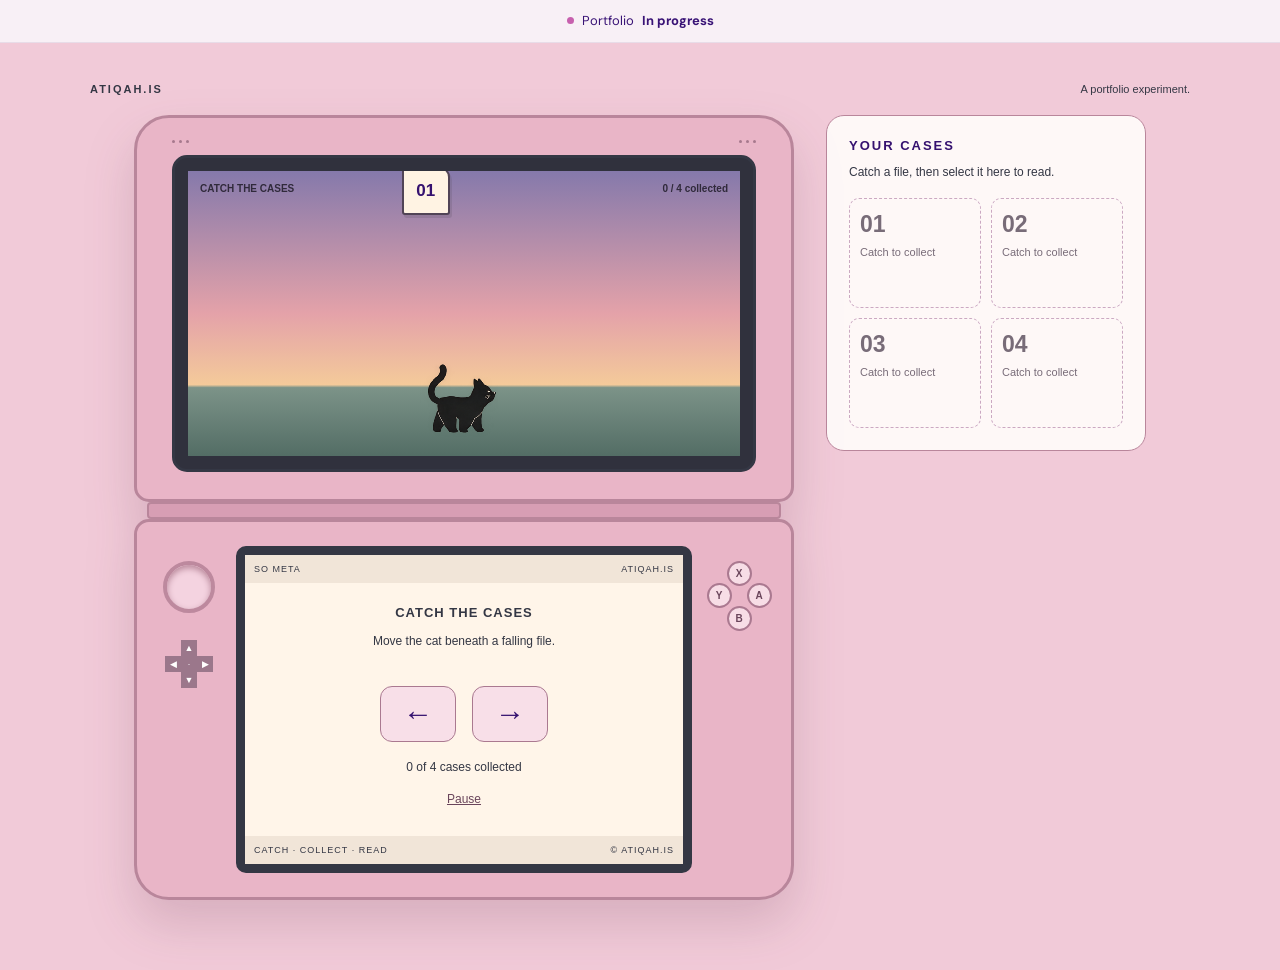
==== commit d7a87581: "Temporarily direct portfolio homepage to So Meta" ====
--- a/index.html
+++ b/index.html
@@ -1,361 +1,14 @@
 <!DOCTYPE html>
 <html lang="en">
 <head>
-<meta charset="UTF-8">
-<meta name="viewport" content="width=device-width, initial-scale=1">
-<title>atiqah.is</title>
-
-<link rel="stylesheet" href="./styles.css">
-<link rel="stylesheet" href="./responsive.css">
-<link rel="stylesheet" href="./so-meta/report.css">
-<link rel="stylesheet" href="./so-meta/case-03.css">
-<link rel="stylesheet" href="./so-meta/case-04.css">
-<link rel="stylesheet" href="./site-notice.css">
+  <meta charset="UTF-8">
+  <meta name="viewport" content="width=device-width, initial-scale=1">
+  <meta http-equiv="refresh" content="0; url=./so-meta/">
+  <title>So Meta — Atiqah.is</title>
+  <link rel="canonical" href="https://atqahzn-lang.github.io/on/so-meta/">
+  <script>window.location.replace(new URL('./so-meta/', window.location.href).href);</script>
 </head>
-
 <body>
-
-<aside class="portfolio-notice" aria-label="Portfolio status">
-  <span class="portfolio-notice-dot" aria-hidden="true"></span>
-  <span>Portfolio <strong>In progress</strong></span>
-</aside>
-
-<!-- =====================================================
-     10. MAIN HOMEPAGE
-===================================================== -->
-
-<main class="page">
-  <div class="pink-frame">
-
-    <article class="post" aria-label="Portfolio homepage">
-
-      <!-- PROFILE HEADER -->
-
-      <header class="post-header">
-
-        <button class="profile-trigger"
-                id="openArchive"
-                type="button"
-                aria-label="Open portfolio archive">
-
-          <span class="avatar">
-            <svg viewBox="0 0 24 24"
-                 fill="none"
-                 stroke="currentColor"
-                 stroke-width="1.7"
-                 stroke-linecap="round">
-              <circle cx="12" cy="8" r="3.5"/>
-              <path d="M5 20c0-4 3-6 7-6s7 2 7 6"/>
-            </svg>
-          </span>
-
-          <span class="username">atiqah.is</span>
-        </button>
-
-        <button class="icon-button"
-                id="moreButton"
-                type="button"
-                aria-label="More options">
-          <svg viewBox="0 0 24 24">
-            <circle cx="5" cy="12" r="1.4" fill="currentColor"/>
-            <circle cx="12" cy="12" r="1.4" fill="currentColor"/>
-            <circle cx="19" cy="12" r="1.4" fill="currentColor"/>
-          </svg>
-        </button>
-
-      </header>
-
-      <!-- IMAGE CAROUSEL -->
-
-      <div class="post-picture"
-           id="carousel"
-           tabindex="0"
-           role="region"
-           aria-roledescription="carousel"
-           aria-label="Personal photo carousel">
-
-        <div class="carousel-track" id="carouselTrack"></div>
-
-        <button class="carousel-arrow prev"
-                id="carouselPrev"
-                type="button"
-                aria-label="Previous photo">
-          <svg viewBox="0 0 24 24">
-            <path d="m15 18-6-6 6-6"/>
-          </svg>
-        </button>
-
-        <button class="carousel-arrow next"
-                id="carouselNext"
-                type="button"
-                aria-label="Next photo">
-          <svg viewBox="0 0 24 24">
-            <path d="m9 18 6-6-6-6"/>
-          </svg>
-        </button>
-
-        <span class="carousel-counter"
-              id="carouselCounter"></span>
-
-      </div>
-
-      <!-- ACTIONS -->
-
-      <div class="post-actions">
-
-        <div class="actions-left">
-
-          <button class="action liked"
-                  id="likeButton"
-                  type="button"
-                  aria-label="Like"
-                  aria-pressed="true">
-            <svg viewBox="0 0 24 24">
-              <path d="M20.8 4.8a5.5 5.5 0 0 0-7.8 0L12 5.9l-1.1-1.1a5.5 5.5 0 0 0-7.8 7.8L12 21l8.8-8.4a5.5 5.5 0 0 0 0-7.8Z"/>
-            </svg>
-          </button>
-
-          <button class="action"
-                  id="commentButton"
-                  type="button"
-                  aria-label="Open comments">
-            <svg viewBox="0 0 24 24">
-              <path d="M21 11.5a8.5 8.5 0 0 1-8.5 8.5 9 9 0 0 1-4-.9L3 21l1.5-5.3A8.5 8.5 0 1 1 21 11.5Z"/>
-            </svg>
-          </button>
-
-          <button class="action"
-                  id="shareButton"
-                  type="button"
-                  aria-label="Share portfolio">
-            <svg viewBox="0 0 24 24">
-              <path d="m22 2-7.5 20-3.8-8.7L2 9.5 22 2Z"/>
-              <path d="M22 2 10.7 13.3"/>
-            </svg>
-          </button>
-
-        </div>
-
-        <div class="carousel-dots"
-             id="carouselDots"
-             aria-label="Choose photo"></div>
-
-        <button class="action"
-                id="saveButton"
-                type="button"
-                aria-label="Save"
-                aria-pressed="false">
-          <svg viewBox="0 0 24 24">
-            <path d="M5 3h14v18l-7-5-7 5V3Z"/>
-          </svg>
-        </button>
-
-      </div>
-
-      <!-- CAPTION -->
-
-      <footer class="post-footer">
-
-        <p class="caption">
-          <strong>atiqah.is</strong>
-          I do a bit of everything, but there's a system to it.
-          Probably.
-        </p>
-
-        <p class="caption-instruction">
-          Click a hashtag to see what I've been working on.
-        </p>
-
-        <nav class="hashtags" aria-label="Portfolio categories">
-          <a href="./so-meta/" data-category="meta">#MetaCase-Studies</a>
-          <a href="./ugc-marketing/" data-category="ugc">#UGCMarketing</a>
-          <a href="#KreditRakyat" data-category="kredit">#KreditRakyat</a>
-          <a href="#Projects" data-category="projects">#Projects</a>
-        </nav>
-
-        <button class="comment-open"
-                id="viewComments"
-                type="button">
-          View all comments
-        </button>
-
-      </footer>
-
-      <!-- COMMENT PANEL -->
-
-      <section class="comment-panel"
-               id="commentPanel"
-               aria-label="Comments">
-
-        <div class="comment-heading">
-          <strong>Comments</strong>
-          <button class="small-close"
-                  id="closeComments"
-                  type="button"
-                  aria-label="Close comments">×</button>
-        </div>
-
-        <div class="comment-input-row">
-          <input class="comment-input"
-                 id="commentInput"
-                 type="text"
-                 maxlength="280"
-                 placeholder="Ask something or leave a comment..."
-                 autocomplete="off">
-
-          <button class="post-comment"
-                  id="submitComment"
-                  type="button"
-                  disabled>Post</button>
-        </div>
-
-        <!-- PREDICTIVE QUESTIONS -->
-
-        <div class="suggestions" id="suggestions"></div>
-
-        <!-- USERNAME FOR REAL COMMENTS -->
-
-        <div class="guestbook-name"
-             id="guestbookNameWrap"
-             hidden>
-          <input class="comment-input"
-                 id="guestbookUsername"
-                 type="text"
-                 maxlength="24"
-                 placeholder="Your username (2–24 characters)"
-                 autocomplete="off">
-        </div>
-
-        <p class="guestbook-status"
-           id="guestbookStatus"
-           role="status"
-           aria-live="polite"></p>
-
-        <!-- PRESET QUESTION AND REPLY -->
-
-        <div class="comment-thread"
-             id="commentThread"
-             aria-live="polite">
-          <div class="thread-entry"
-               id="visitorComment"></div>
-          <div class="thread-entry thread-reply"
-               id="presetReply"></div>
-        </div>
-
-        <!-- SAVED GUESTBOOK COMMENTS -->
-
-        <div class="guestbook-feed"
-             id="guestbookFeed"
-             aria-live="polite"></div>
-
-      </section>
-
-    </article>
-  </div>
-</main>
-
-<!-- =====================================================
-     11. PORTFOLIO ARCHIVE
-===================================================== -->
-
-<div class="archive-overlay" id="archiveOverlay">
-
-  <section class="archive"
-           role="dialog"
-           aria-modal="true"
-           aria-label="Portfolio archive">
-
-    <div class="archive-header">
-      <strong>atiqah.is / archive</strong>
-
-      <button class="small-close"
-              id="closeArchive"
-              type="button"
-              aria-label="Close archive">×</button>
-    </div>
-
-    <p class="archive-intro">
-      A collection of things I've worked on, figured out,
-      redesigned and occasionally made more complicated
-      than necessary.
-    </p>
-
-    <div class="archive-grid">
-
-      <a class="archive-tile"
-         data-category="kredit"
-         data-page="kreditRakyat"
-         href="#kredit-rakyat"
-         style="background:#EAF4D8">
-        <strong>Kredit Rakyat</strong>
-        <span>UX / CRM</span>
-      </a>
-
-      <a class="archive-tile"
-         data-category="meta"
-         data-page="paidMedia"
-         href="./so-meta/"
-         style="background:#E8E2F5">
-        <strong>Paid Media</strong>
-        <span>Campaigns</span>
-      </a>
-
-      <a class="archive-tile"
-         data-category="ugc"
-         data-page="ugcMarketing"
-         href="./ugc-marketing/"
-         style="background:#F9EAF0">
-        <strong>UGC Marketing</strong>
-        <span>Creator campaigns</span>
-      </a>
-
-      <a class="archive-tile"
-         data-category="projects"
-         data-page="creative"
-         href="#creative-work"
-         style="background:#F6DCE3">
-        <strong>Creative R&D</strong>
-        <span>Design</span>
-      </a>
-
-      <a class="archive-tile"
-         data-category="projects"
-         data-page="automation"
-         href="#workflows"
-         style="background:#DBEAF5">
-        <strong>Automation</strong>
-        <span>Workflows</span>
-      </a>
-
-      <a class="archive-tile"
-         data-category="projects"
-         data-page="reporting"
-         href="#reporting"
-         style="background:#F5E8D4">
-        <strong>Reporting</strong>
-        <span>Systems</span>
-      </a>
-
-      <a class="archive-tile"
-         data-category="projects"
-         data-page="experiments"
-         href="#experiments"
-         style="background:#E2EBD9">
-        <strong>Experiments</strong>
-        <span>Code / Figma</span>
-      </a>
-
-    </div>
-  </section>
-</div>
-
-<script src="./config.js" defer></script>
-<script src="./so-meta/cases.js" defer></script>
-<script src="./so-meta/case-03.js" defer></script>
-<script src="./so-meta/case-04.js" defer></script>
-<script src="./so-meta/report-template.js" defer></script>
-<script src="./app.js" defer></script>
+  <p><a href="./so-meta/">Open So Meta</a></p>
 </body>
 </html>
-
-
